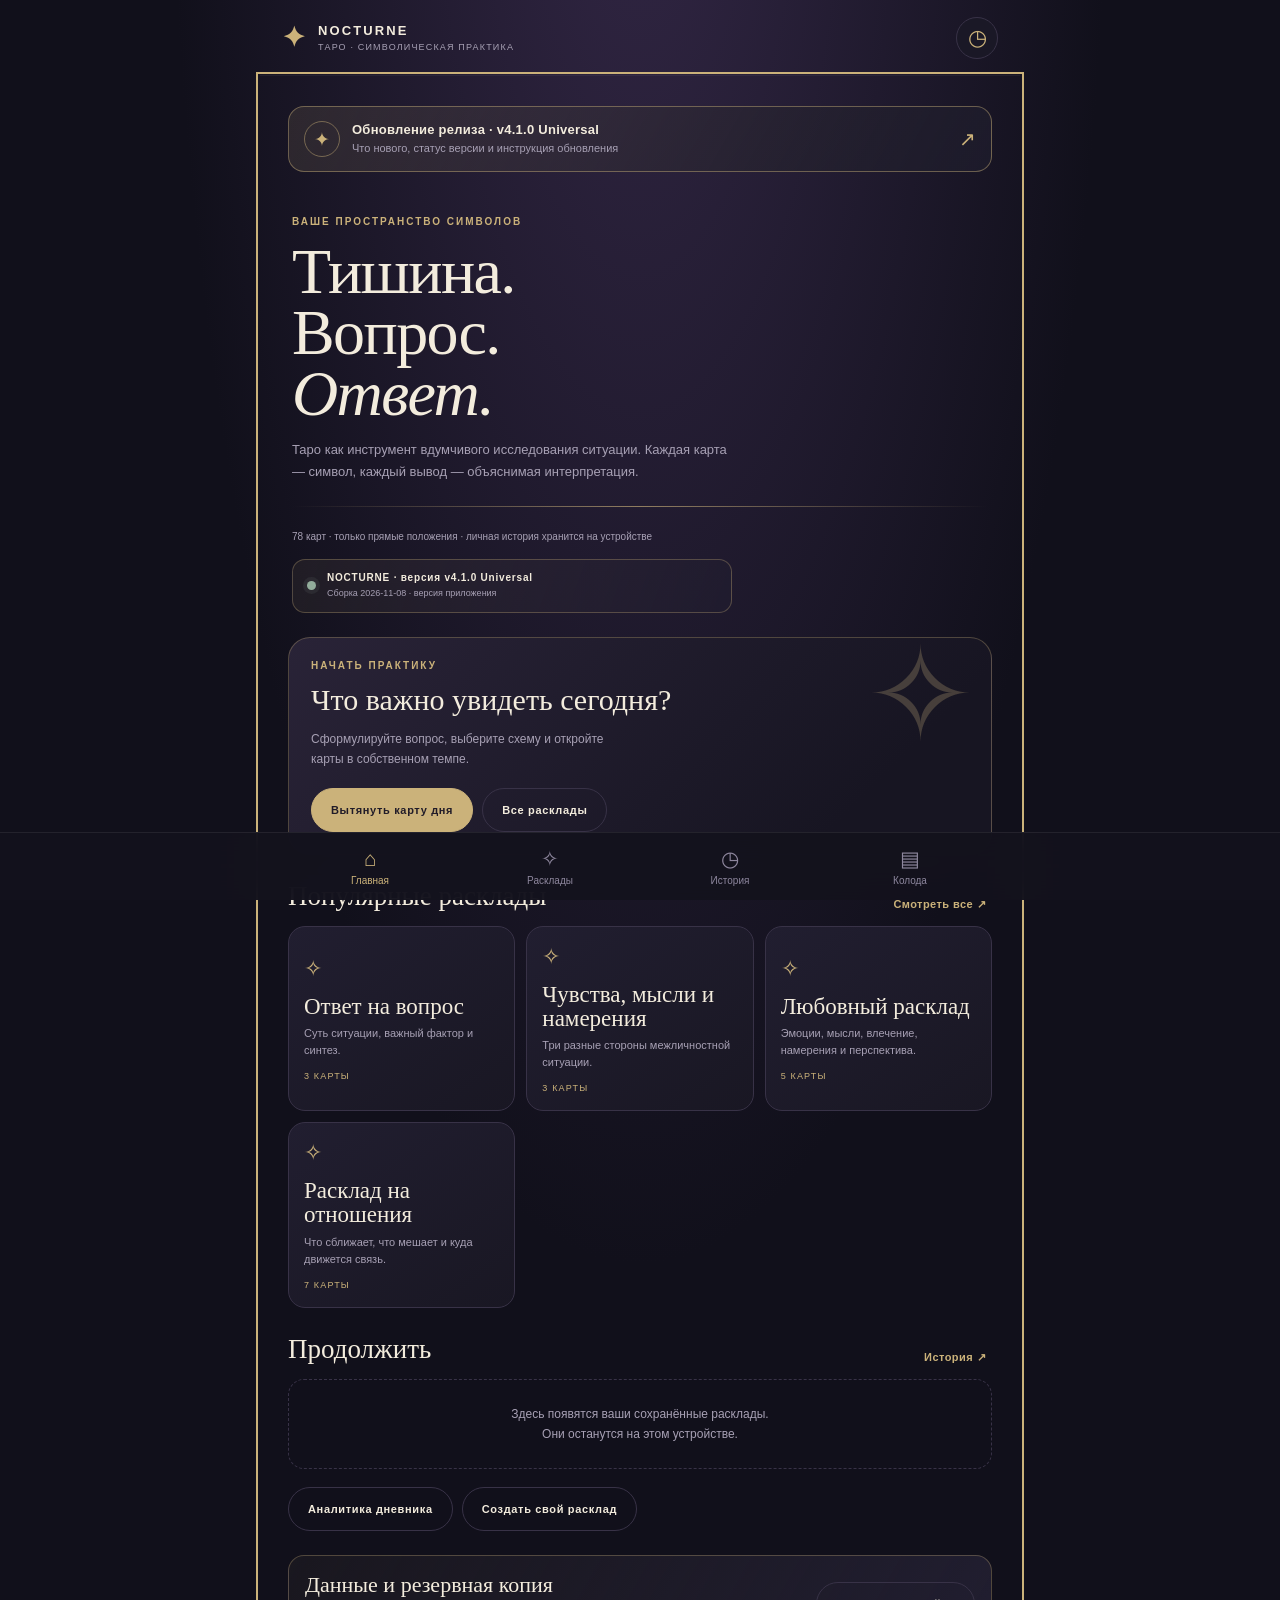
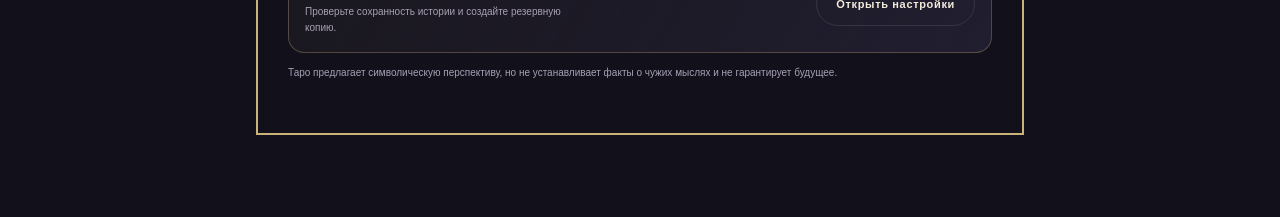
==== index.html @ 6b9de678 "Nocturne Tarot 4.1.0: PWA, аудит и публикация" ====
<!doctype html>
<html lang="ru">
<head>
<meta charset="utf-8">
<meta http-equiv="Content-Security-Policy" content="default-src 'self'; base-uri 'none'; object-src 'none'; frame-ancestors 'none'; form-action 'none'; script-src 'self'; style-src 'self'; img-src 'self' data: blob:; font-src 'self'; connect-src 'self'; manifest-src 'self'; worker-src 'self'">
<meta name="viewport" content="width=device-width,initial-scale=1,viewport-fit=cover">
<meta name="color-scheme" content="dark">
<meta name="theme-color" content="#11101b">
<meta name="application-name" content="Nocturne Tarot v4.1.0">
<meta name="nocturne-build" content="4.1.0-universal">
<meta name="description" content="Локальное приложение Таро Nocturne. Работает офлайн после первого открытия, история хранится только на устройстве.">
<meta name="mobile-web-app-capable" content="yes">
<meta name="apple-mobile-web-app-capable" content="yes">
<meta name="apple-mobile-web-app-status-bar-style" content="black-translucent">
<meta name="apple-mobile-web-app-title" content="Nocturne">
<meta name="apple-touch-fullscreen" content="yes">
<link rel="manifest" href="manifest.webmanifest">
<link rel="icon" href="assets/icon-192.png" sizes="192x192">
<link rel="apple-touch-icon" href="assets/apple-touch-icon.png">
<link rel="stylesheet" href="styles.css?v=4.1.0">
<title>Nocturne — Таро</title>
</head>
<body>
<div class="app-shell">
<header class="topbar"><a class="brand" href="#" data-nav="home"><span class="brand-mark">✦</span><span>NOCTURNE<small>ТАРО · СИМВОЛИЧЕСКАЯ ПРАКТИКА</small></span></a><button id="top-history" class="icon-btn" aria-label="История">◷</button></header>
<main id="app" tabindex="-1"></main>
<nav class="bottom-nav" aria-label="Основная навигация">
<button data-nav="home" class="nav-item active" aria-current="page"><span aria-hidden="true">⌂</span>Главная</button><button data-nav="spreads" class="nav-item"><span aria-hidden="true">✧</span>Расклады</button><button data-nav="history" class="nav-item"><span aria-hidden="true">◷</span>История</button><button data-nav="cards" class="nav-item"><span aria-hidden="true">▤</span>Колода</button>
</nav>
</div><div id="toast" role="status" aria-live="polite"></div>
<noscript><p class="noscript">Для работы Nocturne нужен JavaScript. Включите его в настройках браузера и обновите страницу.</p></noscript>
<script src="app.js?v=4.1.0" defer></script>
</body></html>
---- styles.css ----
:root{--font-sans:-apple-system,BlinkMacSystemFont,"Segoe UI",Roboto,"Helvetica Neue",Arial,sans-serif;--font-serif:"Iowan Old Style","Palatino Linotype",Palatino,Georgia,"Times New Roman",serif;--bg:#11101b;--panel:#1a1826;--panel2:#211e30;--gold:#cbb27a;--cream:#f3ecdd;--muted:#a7a0b4;--line:#383247;--rose:#9d7184;--green:#92ad9b}*{box-sizing:border-box}html{background:var(--bg);color:var(--cream);font-family:var(--font-sans)}body{margin:0;min-height:100vh;min-height:100dvh;background:radial-gradient(ellipse at 50% -15%,#332746 0%,var(--bg) 52%);padding-bottom:86px;padding-bottom:calc(86px + env(safe-area-inset-bottom))}.app-shell{max-width:760px;margin:auto;min-height:100vh;min-height:100dvh}.topbar{height:76px;display:flex;align-items:center;justify-content:space-between;padding:0 22px;border-bottom:1px solid #ffffff0d}.brand{display:flex;gap:11px;align-items:center;text-decoration:none;color:var(--cream);letter-spacing:.16em;font-size:13px;font-weight:700}.brand-mark{font-size:28px;color:var(--gold)}.brand small{display:block;font-size:9px;color:var(--muted);letter-spacing:.13em;margin-top:4px;font-weight:500}.icon-btn{border:1px solid var(--line);background:var(--panel);border-radius:50%;width:42px;height:42px;color:var(--gold);font-size:22px}.screen{padding:24px 20px 32px}.eyebrow{font-size:10px;letter-spacing:.2em;text-transform:uppercase;color:var(--gold);font-weight:700}.hero{padding:28px 4px 24px}.hero h1{font:500 clamp(42px,11vw,64px)/.95 var(--font-serif);letter-spacing:-.025em;margin:15px 0}.hero p,.muted{color:var(--muted);font-size:13px;line-height:1.7}.hero p{max-width:440px}.ornament{height:1px;background:linear-gradient(90deg,transparent,var(--gold),transparent);margin:22px 0;opacity:.65}.section-head{display:flex;justify-content:space-between;align-items:end;margin:26px 0 14px}.section-head h2,.section-head h3{font:500 27px var(--font-serif);margin:0}.text-btn{color:var(--gold);background:none;border:0;font:600 11px var(--font-sans);letter-spacing:.04em}.featured{border:1px solid #bfa87555;border-radius:22px;background:linear-gradient(135deg,#292337,#171522 80%);padding:22px;position:relative;overflow:hidden}.featured:after{content:"✧";position:absolute;right:16px;top:-19px;font-size:130px;color:#d5bd8540}.featured h2{font:500 30px var(--font-serif);margin:12px 0 5px}.featured p{font-size:12px;line-height:1.7;color:var(--muted);max-width:300px}.button{border:1px solid var(--gold);background:var(--gold);color:#201b28;border-radius:999px;padding:13px 19px;font:700 11px var(--font-sans);letter-spacing:.06em;cursor:pointer;min-height:44px}.button.secondary{background:transparent;color:var(--cream);border-color:var(--line)}.button.ghost{background:transparent;color:var(--gold);border-color:#bfa87555}.button:disabled{opacity:.4}.actions{display:flex;gap:9px;flex-wrap:wrap;margin-top:18px}.grid{display:grid;grid-template-columns:repeat(2,minmax(0,1fr));gap:11px}.spread-card{background:linear-gradient(145deg,#211e30,#191723);border:1px solid var(--line);border-radius:17px;padding:17px 15px;min-height:144px;text-align:left;color:var(--cream);cursor:pointer}.spread-card .glyph{color:var(--gold);font-size:22px}.spread-card h3{font:500 23px/1.05 var(--font-serif);margin:13px 0 6px}.spread-card p{font-size:11px;line-height:1.55;color:var(--muted);margin:0}.spread-card .count{display:block;margin-top:12px;font-size:9px;letter-spacing:.13em;color:var(--gold);text-transform:uppercase}.field-label{display:block;font-size:11px;color:var(--muted);margin:20px 0 8px}.field,select,textarea{width:100%;background:#171522;border:1px solid var(--line);color:var(--cream);border-radius:13px;padding:14px;font:13px var(--font-sans);outline:none}.field:focus,textarea:focus,select:focus{border-color:var(--gold)}textarea{min-height:94px;resize:vertical;line-height:1.5}.chips{display:flex;gap:7px;flex-wrap:wrap}.chip{border:1px solid var(--line);color:var(--muted);background:transparent;border-radius:99px;padding:9px 12px;font-size:10px}.chip.selected{border-color:var(--gold);color:var(--gold);background:#cbb27a12}.spread-intro{padding:20px 0}.spread-intro h1{font:500 39px/1 var(--font-serif);margin:12px 0}.card-table{display:grid;grid-template-columns:repeat(3,minmax(0,1fr));gap:9px;margin:22px 0}.tarot-card{aspect-ratio:2/3;border-radius:12px;border:1px solid #bfa87588;background:linear-gradient(150deg,#37304c,#191522 55%,#2a2033);padding:7px;display:flex;flex-direction:column;align-items:center;justify-content:center;text-align:center;position:relative;overflow:hidden;box-shadow:0 8px 20px #0003}.tarot-card:before{content:"";position:absolute;inset:5px;border:1px solid #cbb27a55;border-radius:7px}.tarot-card .star{font-size:25px;color:var(--gold);z-index:1}.tarot-card .card-name{font:500 14px/1.1 var(--font-serif);margin-top:12px;z-index:1}.tarot-card .card-position{font-size:10px;line-height:1.35;color:var(--muted);margin-top:8px;z-index:1}.tarot-card.back .star{font-size:34px}.tarot-card.back .card-name{letter-spacing:.18em;font-size:9px;color:var(--gold)}.tarot-card.reveal{animation:reveal .45s ease-out both}@keyframes reveal{from{transform:rotateY(75deg) scale(.92);opacity:.25}to{transform:rotateY(0) scale(1);opacity:1}}.reading-row{display:grid;grid-template-columns:64px minmax(0,1fr);gap:14px;padding:16px 0;border-bottom:1px solid var(--line)}.reading-row .mini-card{height:94px;border:1px solid #bfa87588;border-radius:9px;background:linear-gradient(150deg,#37304c,#191522);display:flex;align-items:center;justify-content:center;color:var(--gold);font-size:23px}.reading-row h3{font:500 23px var(--font-serif);margin:0 0 4px}.reading-row .position{font-size:9px;color:var(--gold);letter-spacing:.1em;text-transform:uppercase}.reading-row p{font-size:12px;line-height:1.7;color:#d0c9d8;margin:8px 0}.callout{border-left:2px solid var(--gold);padding:12px 15px;background:#cbb27a0d;margin:16px 0;border-radius:0 12px 12px 0}.callout h3{font:500 24px var(--font-serif);margin:0 0 8px}.callout p{font-size:12px;line-height:1.7;margin:0;color:#ddd4e4}.history-item{border:1px solid var(--line);border-radius:15px;padding:15px;margin:10px 0;background:var(--panel)}.history-item h3{font:500 24px var(--font-serif);margin:0 0 6px}.history-item p{font-size:11px;line-height:1.6;color:var(--muted)}.row-between{display:flex;justify-content:space-between;align-items:center;gap:12px}.pill{font-size:9px;color:var(--gold);border:1px solid #bfa87555;padding:5px 8px;border-radius:99px}.search{margin:10px 0 18px}.deck-list{display:grid;grid-template-columns:repeat(2,minmax(0,1fr));gap:9px}.deck-item{border:1px solid var(--line);background:var(--panel);border-radius:12px;padding:12px;text-align:left;color:var(--cream);min-height:84px}.deck-item b{font:500 20px var(--font-serif);display:block;margin-bottom:5px}.deck-item span{font-size:9px;color:var(--gold)}.bottom-nav{position:fixed;bottom:0;left:0;right:0;z-index:5;display:flex;justify-content:center;gap:0;background:#13121df2;border-top:1px solid #ffffff12;padding:8px 10px;padding:8px 10px calc(8px + env(safe-area-inset-bottom));backdrop-filter:blur(20px)}.nav-item{flex:1;max-width:180px;border:0;background:none;color:#8e879e;font:500 10px var(--font-sans);padding:6px 2px;display:flex;flex-direction:column;align-items:center;gap:4px}.nav-item span{font-size:21px}.nav-item.active{color:var(--gold)}#toast{position:fixed;bottom:100px;left:50%;transform:translate(-50%,10px);background:var(--cream);color:#211c2a;padding:11px 16px;border-radius:99px;font-size:11px;opacity:0;pointer-events:none;transition:.2s;z-index:9;white-space:nowrap}#toast.show{opacity:1;transform:translate(-50%,0)}.empty{border:1px dashed var(--line);border-radius:16px;padding:24px;text-align:center;color:var(--muted);font-size:12px;line-height:1.7}.small-note{font-size:10px;line-height:1.6;color:var(--muted)}.filters{display:flex;gap:8px;align-items:center}.hidden{display:none!important}.version-panel{display:flex;align-items:center;gap:11px;margin:14px 0 0;padding:12px 14px;border:1px solid #bfa87555;border-radius:13px;background:linear-gradient(110deg,#cbb27a12,#211e3080);max-width:440px}.version-dot{width:9px;height:9px;flex:0 0 9px;border-radius:50%;background:var(--green);box-shadow:0 0 0 4px #92ad9b18}.version-panel b{display:block;font-size:10px;letter-spacing:.08em;color:var(--cream)}.version-panel small{display:block;margin-top:4px;color:var(--muted);font-size:9px;line-height:1.5}@media(min-width:600px){.screen{padding:30px 28px 40px}.grid{grid-template-columns:repeat(3,minmax(0,1fr))}.deck-list{grid-template-columns:repeat(3,minmax(0,1fr))}.card-table{gap:16px}.tarot-card .card-name{font-size:18px}.reading-row{grid-template-columns:82px minmax(0,1fr)}.reading-row .mini-card{height:120px}}@media(prefers-reduced-motion:reduce){*,*:before,*:after{animation-duration:.01ms!important;transition-duration:.01ms!important}}

/* v11: clean export/print layout; the app remains fully usable on iPhone. */
@media print{html,body{background:#fff!important;color:#111!important;padding:0!important}.topbar,.bottom-nav,#top-history,#toast,.actions,.text-btn{display:none!important}.app-shell{max-width:none;min-height:0}.screen{padding:0!important}.callout,.reading-row,.history-item{break-inside:avoid;background:#fff!important;border-color:#999!important}.callout p,.reading-row p,.muted,.small-note{color:#333!important}.eyebrow,.pill,.position{color:#555!important}.reading-row{grid-template-columns:52px minmax(0,1fr)}textarea{border:1px solid #999!important;color:#111!important;background:#fff!important;min-height:70px}.spread-intro h1,.reading-row h3,.callout h3{color:#111!important}}

/* v16: card comparison */
.compare-panel{margin:18px 0;padding:16px;border:1px solid #bfa87555;border-radius:16px;background:linear-gradient(135deg,#292337,#171522)}.compare-panel>b,.compare-panel b{font:500 22px var(--font-serif);color:var(--cream)}.compare-columns{display:grid;grid-template-columns:repeat(2,minmax(0,1fr));gap:10px;margin:18px 0}.compare-heading{border:1px solid var(--line);border-radius:14px;padding:14px 8px;text-align:center;background:var(--panel)}.compare-heading span{color:var(--gold);font-size:24px}.compare-heading h2{font:500 23px var(--font-serif);margin:8px 0}.compare-heading p{font-size:9px;color:var(--muted);margin:0}.compare-row{padding:14px 0;border-bottom:1px solid var(--line)}.compare-row h3{font:500 21px var(--font-serif);margin:0 0 9px;color:var(--gold)}.compare-row>div{display:grid;grid-template-columns:repeat(2,minmax(0,1fr));gap:12px}.compare-row p{font-size:11px;line-height:1.7;margin:0;color:#d0c9d8;overflow-wrap:anywhere}.compare-panel .actions{margin-top:10px}.compare-panel button:disabled{opacity:.35}@media(min-width:600px){.compare-row p{font-size:13px}.compare-heading h2{font-size:27px}}

/* v18: original local vector deck art, data-safety tools, and resilient mobile layout. */
.card-art-thumb{display:block;width:100%;height:100%;max-height:116px;object-fit:contain;border-radius:5px;filter:drop-shadow(0 4px 9px #0006)}
.tarot-card .star{width:100%;height:56%;display:flex;align-items:center;justify-content:center;overflow:hidden}
.tarot-card .star img{width:100%;height:100%;object-fit:contain}
.reading-row .mini-card{overflow:hidden;padding:3px}
.reading-art{width:100%;height:100%;object-fit:cover;border-radius:6px}
.card-art-large{display:block;width:min(100%,280px);aspect-ratio:2/3;object-fit:cover;margin:18px auto 4px;border:1px solid #bfa87588;border-radius:15px;box-shadow:0 16px 38px #0005}
.privacy-entry{display:flex;align-items:center;justify-content:space-between;gap:14px;padding:16px;margin:24px 0 12px;border:1px solid #bfa87555;border-radius:16px;background:linear-gradient(120deg,#cbb27a0c,#211e30)}
.privacy-entry b{font:500 22px var(--font-serif)}.privacy-entry p{margin:6px 0 0;max-width:280px}
.privacy-stats{display:grid;grid-template-columns:repeat(2,minmax(0,1fr));gap:10px;margin:10px 0 20px}
.privacy-stats>div{border:1px solid var(--line);border-radius:14px;background:var(--panel);padding:16px;display:flex;flex-direction:column;gap:8px}
.privacy-stats span{font-size:10px;color:var(--muted)}.privacy-stats b{font:500 30px var(--font-serif);color:var(--gold)}
.danger-zone{border:1px solid #9d596255;background:#9d59620a;padding:16px;border-radius:14px;margin:24px 0}.danger-zone h3{font:500 24px var(--font-serif);margin:0 0 8px}.button.danger{background:#6b303c;color:#fff0ef;border-color:#a05c69}
.bridge-line+.bridge-line{margin-top:12px!important;padding-top:12px;border-top:1px solid #bfa87522}
@media(max-width:390px){.privacy-entry{align-items:flex-start;flex-direction:column}.privacy-entry .button{width:100%}.tarot-card .card-name{font-size:12px}.tarot-card .card-position{font-size:9px}}

/* v19: reflective ritual and reality-check journaling */
.ritual-panel,.reflection-panel{margin:20px 0;padding:18px;border:1px solid #bfa87566;border-radius:18px;background:linear-gradient(145deg,#bfa8750e,#241e32)}
.ritual-panel h3,.reflection-panel h3{font:500 25px var(--font-serif);color:var(--gold);margin:6px 0 10px}
.ritual-panel p,.reflection-panel p{line-height:1.75;color:var(--muted)}
.ritual-panel textarea,.reflection-panel textarea{width:100%;min-height:92px;resize:vertical}

/* v25: практическая матрица внутри трактовки каждой карты */
.practical-lens{margin:.8rem 0;padding:.7rem .85rem;border-left:2px solid var(--accent,#b99a72);background:rgba(185,154,114,.07);border-radius:0 .65rem .65rem 0}
.practical-lens p{margin:.35rem 0;font-size:.94rem;line-height:1.55}

/* Ultimate 3.0: diary analytics and custom spread builder */
.analytics-grid{display:grid;grid-template-columns:1fr;gap:12px;margin:16px 0}.analytics-list{list-style:none;padding:0;margin:10px 0 0}.analytics-list li{display:flex;justify-content:space-between;gap:12px;padding:10px 0;border-bottom:1px solid var(--line);font-size:13px}.analytics-list li:last-child{border-bottom:0}.analytics-list b{color:var(--gold);font-variant-numeric:tabular-nums}.custom-position{margin:12px 0}.custom-position .field{width:100%;margin-bottom:10px}.custom-position textarea{width:100%;min-height:64px}.custom-position h3{font:500 22px var(--font-serif);color:var(--gold);margin:0}.custom-position .row-between{align-items:center}.field-label{display:block;margin:14px 0 7px;color:var(--muted);font-size:12px;letter-spacing:.02em}.screen .field{border:1px solid var(--line);border-radius:12px;background:var(--panel);color:var(--cream);padding:12px;font:inherit}.screen .field:focus,.screen textarea:focus{outline:2px solid #bfa87588;outline-offset:2px}@media(min-width:650px){.analytics-grid{grid-template-columns:repeat(2,minmax(0,1fr))}}


/* Release screen: visible entry point and version confirmation */
.release-entry{display:flex;align-items:center;gap:12px;width:100%;text-align:left;margin:0 0 16px;padding:14px 15px;border:1px solid rgba(191,168,117,.48);border-radius:16px;background:linear-gradient(120deg,rgba(191,168,117,.13),rgba(29,27,43,.94));color:var(--cream);cursor:pointer}
.release-entry-icon{display:grid;place-items:center;flex:0 0 36px;height:36px;border:1px solid rgba(191,168,117,.5);border-radius:50%;color:var(--gold);font-size:19px}
.release-entry b,.release-entry small{display:block}
.release-entry b{font-size:13px;letter-spacing:.02em}
.release-entry small{margin-top:4px;color:var(--muted);font-size:11px;line-height:1.45}
.release-entry-arrow{margin-left:auto;color:var(--gold);font-size:20px}
.release-hero{padding:24px 20px;margin:18px 0;border:1px solid var(--line);border-radius:20px;background:radial-gradient(ellipse at top right,rgba(191,168,117,.14),transparent 55%),var(--panel)}
.release-version{font:500 48px var(--font-serif);color:var(--gold);line-height:1.1;margin:10px 0}
.release-hero h1{margin:0 0 8px;font:500 32px var(--font-serif)}
.release-hero p,.release-item p{color:var(--muted);font-size:13px;line-height:1.65}
.release-status{display:flex;align-items:center;gap:8px;margin-top:16px;padding-top:14px;border-top:1px solid var(--line);font-size:12px}
.release-status .version-dot{display:inline-block;width:7px;height:7px;border-radius:50%;background:#bfa875;box-shadow:0 0 0 4px rgba(191,168,117,.12)}
.release-section{margin:24px 0}
.release-section h2{font:500 27px var(--font-serif);margin:0 0 14px}
.release-item{display:flex;gap:13px;padding:16px 0;border-bottom:1px solid var(--line)}
.release-item>span{color:var(--gold);font-size:11px;letter-spacing:.12em;padding-top:4px}
.release-item h3{margin:0 0 5px;font-size:14px;font-weight:600}
.release-item p{margin:0}
.release-screen .callout ol{padding-left:20px;line-height:1.7}
.release-screen code{overflow-wrap:anywhere;color:var(--gold)}

/* Universal additions: no external fonts, visible focus, readable small text. */
img{max-width:100%}button,a{-webkit-tap-highlight-color:transparent}:focus-visible{outline:2px solid var(--gold);outline-offset:2px}.noscript{padding:20px;color:var(--cream);background:var(--bg);font:14px/1.6 var(--font-sans);margin:0}.visually-hidden{position:absolute!important;width:1px;height:1px;padding:0;margin:-1px;overflow:hidden;clip:rect(0,0,0,0);white-space:nowrap;border:0}
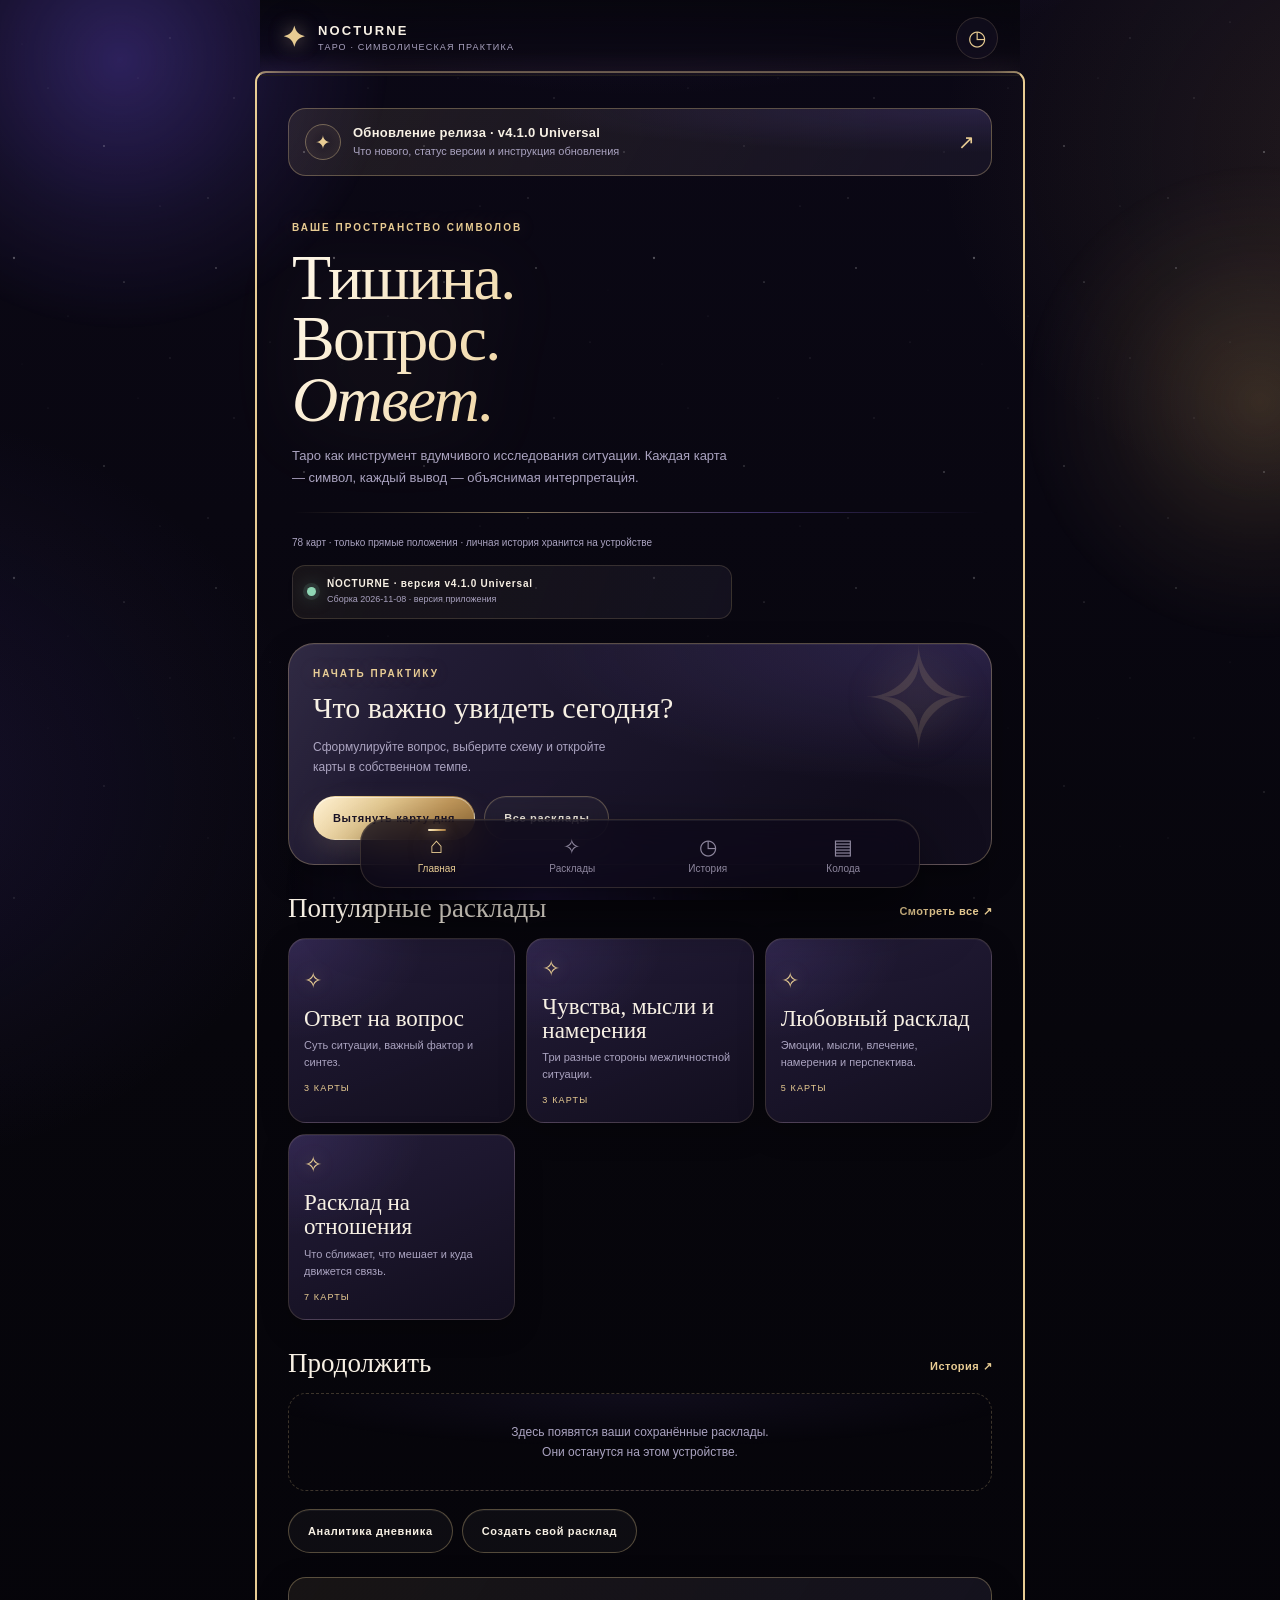
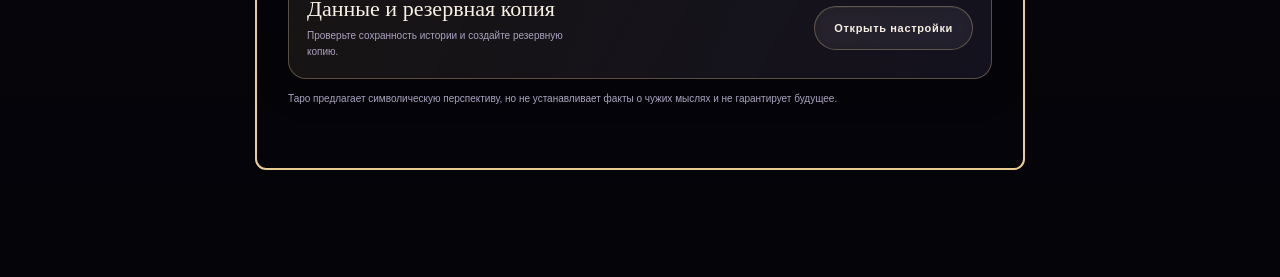
==== commit 61da351e: "Визуальный редизайн, CI-тесты, устойчивый SW и maskable-иконки" ====
--- a/index.html
+++ b/index.html
@@ -5,7 +5,7 @@
 <meta http-equiv="Content-Security-Policy" content="default-src 'self'; base-uri 'none'; object-src 'none'; frame-ancestors 'none'; form-action 'none'; script-src 'self'; style-src 'self'; img-src 'self' data: blob:; font-src 'self'; connect-src 'self'; manifest-src 'self'; worker-src 'self'">
 <meta name="viewport" content="width=device-width,initial-scale=1,viewport-fit=cover">
 <meta name="color-scheme" content="dark">
-<meta name="theme-color" content="#11101b">
+<meta name="theme-color" content="#07060c">
 <meta name="application-name" content="Nocturne Tarot v4.1.0">
 <meta name="nocturne-build" content="4.1.0-universal">
 <meta name="description" content="Локальное приложение Таро Nocturne. Работает офлайн после первого открытия, история хранится только на устройстве.">
@@ -21,6 +21,7 @@
 <title>Nocturne — Таро</title>
 </head>
 <body>
+<div class="ambient" aria-hidden="true"><span class="ambient-orb orb-1"></span><span class="ambient-orb orb-2"></span><span class="ambient-orb orb-3"></span><span class="ambient-stars"></span></div>
 <div class="app-shell">
 <header class="topbar"><a class="brand" href="#" data-nav="home"><span class="brand-mark">✦</span><span>NOCTURNE<small>ТАРО · СИМВОЛИЧЕСКАЯ ПРАКТИКА</small></span></a><button id="top-history" class="icon-btn" aria-label="История">◷</button></header>
 <main id="app" tabindex="-1"></main>
--- a/styles.css
+++ b/styles.css
@@ -1,54 +1,1092 @@
-:root{--font-sans:-apple-system,BlinkMacSystemFont,"Segoe UI",Roboto,"Helvetica Neue",Arial,sans-serif;--font-serif:"Iowan Old Style","Palatino Linotype",Palatino,Georgia,"Times New Roman",serif;--bg:#11101b;--panel:#1a1826;--panel2:#211e30;--gold:#cbb27a;--cream:#f3ecdd;--muted:#a7a0b4;--line:#383247;--rose:#9d7184;--green:#92ad9b}*{box-sizing:border-box}html{background:var(--bg);color:var(--cream);font-family:var(--font-sans)}body{margin:0;min-height:100vh;min-height:100dvh;background:radial-gradient(ellipse at 50% -15%,#332746 0%,var(--bg) 52%);padding-bottom:86px;padding-bottom:calc(86px + env(safe-area-inset-bottom))}.app-shell{max-width:760px;margin:auto;min-height:100vh;min-height:100dvh}.topbar{height:76px;display:flex;align-items:center;justify-content:space-between;padding:0 22px;border-bottom:1px solid #ffffff0d}.brand{display:flex;gap:11px;align-items:center;text-decoration:none;color:var(--cream);letter-spacing:.16em;font-size:13px;font-weight:700}.brand-mark{font-size:28px;color:var(--gold)}.brand small{display:block;font-size:9px;color:var(--muted);letter-spacing:.13em;margin-top:4px;font-weight:500}.icon-btn{border:1px solid var(--line);background:var(--panel);border-radius:50%;width:42px;height:42px;color:var(--gold);font-size:22px}.screen{padding:24px 20px 32px}.eyebrow{font-size:10px;letter-spacing:.2em;text-transform:uppercase;color:var(--gold);font-weight:700}.hero{padding:28px 4px 24px}.hero h1{font:500 clamp(42px,11vw,64px)/.95 var(--font-serif);letter-spacing:-.025em;margin:15px 0}.hero p,.muted{color:var(--muted);font-size:13px;line-height:1.7}.hero p{max-width:440px}.ornament{height:1px;background:linear-gradient(90deg,transparent,var(--gold),transparent);margin:22px 0;opacity:.65}.section-head{display:flex;justify-content:space-between;align-items:end;margin:26px 0 14px}.section-head h2,.section-head h3{font:500 27px var(--font-serif);margin:0}.text-btn{color:var(--gold);background:none;border:0;font:600 11px var(--font-sans);letter-spacing:.04em}.featured{border:1px solid #bfa87555;border-radius:22px;background:linear-gradient(135deg,#292337,#171522 80%);padding:22px;position:relative;overflow:hidden}.featured:after{content:"✧";position:absolute;right:16px;top:-19px;font-size:130px;color:#d5bd8540}.featured h2{font:500 30px var(--font-serif);margin:12px 0 5px}.featured p{font-size:12px;line-height:1.7;color:var(--muted);max-width:300px}.button{border:1px solid var(--gold);background:var(--gold);color:#201b28;border-radius:999px;padding:13px 19px;font:700 11px var(--font-sans);letter-spacing:.06em;cursor:pointer;min-height:44px}.button.secondary{background:transparent;color:var(--cream);border-color:var(--line)}.button.ghost{background:transparent;color:var(--gold);border-color:#bfa87555}.button:disabled{opacity:.4}.actions{display:flex;gap:9px;flex-wrap:wrap;margin-top:18px}.grid{display:grid;grid-template-columns:repeat(2,minmax(0,1fr));gap:11px}.spread-card{background:linear-gradient(145deg,#211e30,#191723);border:1px solid var(--line);border-radius:17px;padding:17px 15px;min-height:144px;text-align:left;color:var(--cream);cursor:pointer}.spread-card .glyph{color:var(--gold);font-size:22px}.spread-card h3{font:500 23px/1.05 var(--font-serif);margin:13px 0 6px}.spread-card p{font-size:11px;line-height:1.55;color:var(--muted);margin:0}.spread-card .count{display:block;margin-top:12px;font-size:9px;letter-spacing:.13em;color:var(--gold);text-transform:uppercase}.field-label{display:block;font-size:11px;color:var(--muted);margin:20px 0 8px}.field,select,textarea{width:100%;background:#171522;border:1px solid var(--line);color:var(--cream);border-radius:13px;padding:14px;font:13px var(--font-sans);outline:none}.field:focus,textarea:focus,select:focus{border-color:var(--gold)}textarea{min-height:94px;resize:vertical;line-height:1.5}.chips{display:flex;gap:7px;flex-wrap:wrap}.chip{border:1px solid var(--line);color:var(--muted);background:transparent;border-radius:99px;padding:9px 12px;font-size:10px}.chip.selected{border-color:var(--gold);color:var(--gold);background:#cbb27a12}.spread-intro{padding:20px 0}.spread-intro h1{font:500 39px/1 var(--font-serif);margin:12px 0}.card-table{display:grid;grid-template-columns:repeat(3,minmax(0,1fr));gap:9px;margin:22px 0}.tarot-card{aspect-ratio:2/3;border-radius:12px;border:1px solid #bfa87588;background:linear-gradient(150deg,#37304c,#191522 55%,#2a2033);padding:7px;display:flex;flex-direction:column;align-items:center;justify-content:center;text-align:center;position:relative;overflow:hidden;box-shadow:0 8px 20px #0003}.tarot-card:before{content:"";position:absolute;inset:5px;border:1px solid #cbb27a55;border-radius:7px}.tarot-card .star{font-size:25px;color:var(--gold);z-index:1}.tarot-card .card-name{font:500 14px/1.1 var(--font-serif);margin-top:12px;z-index:1}.tarot-card .card-position{font-size:10px;line-height:1.35;color:var(--muted);margin-top:8px;z-index:1}.tarot-card.back .star{font-size:34px}.tarot-card.back .card-name{letter-spacing:.18em;font-size:9px;color:var(--gold)}.tarot-card.reveal{animation:reveal .45s ease-out both}@keyframes reveal{from{transform:rotateY(75deg) scale(.92);opacity:.25}to{transform:rotateY(0) scale(1);opacity:1}}.reading-row{display:grid;grid-template-columns:64px minmax(0,1fr);gap:14px;padding:16px 0;border-bottom:1px solid var(--line)}.reading-row .mini-card{height:94px;border:1px solid #bfa87588;border-radius:9px;background:linear-gradient(150deg,#37304c,#191522);display:flex;align-items:center;justify-content:center;color:var(--gold);font-size:23px}.reading-row h3{font:500 23px var(--font-serif);margin:0 0 4px}.reading-row .position{font-size:9px;color:var(--gold);letter-spacing:.1em;text-transform:uppercase}.reading-row p{font-size:12px;line-height:1.7;color:#d0c9d8;margin:8px 0}.callout{border-left:2px solid var(--gold);padding:12px 15px;background:#cbb27a0d;margin:16px 0;border-radius:0 12px 12px 0}.callout h3{font:500 24px var(--font-serif);margin:0 0 8px}.callout p{font-size:12px;line-height:1.7;margin:0;color:#ddd4e4}.history-item{border:1px solid var(--line);border-radius:15px;padding:15px;margin:10px 0;background:var(--panel)}.history-item h3{font:500 24px var(--font-serif);margin:0 0 6px}.history-item p{font-size:11px;line-height:1.6;color:var(--muted)}.row-between{display:flex;justify-content:space-between;align-items:center;gap:12px}.pill{font-size:9px;color:var(--gold);border:1px solid #bfa87555;padding:5px 8px;border-radius:99px}.search{margin:10px 0 18px}.deck-list{display:grid;grid-template-columns:repeat(2,minmax(0,1fr));gap:9px}.deck-item{border:1px solid var(--line);background:var(--panel);border-radius:12px;padding:12px;text-align:left;color:var(--cream);min-height:84px}.deck-item b{font:500 20px var(--font-serif);display:block;margin-bottom:5px}.deck-item span{font-size:9px;color:var(--gold)}.bottom-nav{position:fixed;bottom:0;left:0;right:0;z-index:5;display:flex;justify-content:center;gap:0;background:#13121df2;border-top:1px solid #ffffff12;padding:8px 10px;padding:8px 10px calc(8px + env(safe-area-inset-bottom));backdrop-filter:blur(20px)}.nav-item{flex:1;max-width:180px;border:0;background:none;color:#8e879e;font:500 10px var(--font-sans);padding:6px 2px;display:flex;flex-direction:column;align-items:center;gap:4px}.nav-item span{font-size:21px}.nav-item.active{color:var(--gold)}#toast{position:fixed;bottom:100px;left:50%;transform:translate(-50%,10px);background:var(--cream);color:#211c2a;padding:11px 16px;border-radius:99px;font-size:11px;opacity:0;pointer-events:none;transition:.2s;z-index:9;white-space:nowrap}#toast.show{opacity:1;transform:translate(-50%,0)}.empty{border:1px dashed var(--line);border-radius:16px;padding:24px;text-align:center;color:var(--muted);font-size:12px;line-height:1.7}.small-note{font-size:10px;line-height:1.6;color:var(--muted)}.filters{display:flex;gap:8px;align-items:center}.hidden{display:none!important}.version-panel{display:flex;align-items:center;gap:11px;margin:14px 0 0;padding:12px 14px;border:1px solid #bfa87555;border-radius:13px;background:linear-gradient(110deg,#cbb27a12,#211e3080);max-width:440px}.version-dot{width:9px;height:9px;flex:0 0 9px;border-radius:50%;background:var(--green);box-shadow:0 0 0 4px #92ad9b18}.version-panel b{display:block;font-size:10px;letter-spacing:.08em;color:var(--cream)}.version-panel small{display:block;margin-top:4px;color:var(--muted);font-size:9px;line-height:1.5}@media(min-width:600px){.screen{padding:30px 28px 40px}.grid{grid-template-columns:repeat(3,minmax(0,1fr))}.deck-list{grid-template-columns:repeat(3,minmax(0,1fr))}.card-table{gap:16px}.tarot-card .card-name{font-size:18px}.reading-row{grid-template-columns:82px minmax(0,1fr)}.reading-row .mini-card{height:120px}}@media(prefers-reduced-motion:reduce){*,*:before,*:after{animation-duration:.01ms!important;transition-duration:.01ms!important}}
-
-/* v11: clean export/print layout; the app remains fully usable on iPhone. */
-@media print{html,body{background:#fff!important;color:#111!important;padding:0!important}.topbar,.bottom-nav,#top-history,#toast,.actions,.text-btn{display:none!important}.app-shell{max-width:none;min-height:0}.screen{padding:0!important}.callout,.reading-row,.history-item{break-inside:avoid;background:#fff!important;border-color:#999!important}.callout p,.reading-row p,.muted,.small-note{color:#333!important}.eyebrow,.pill,.position{color:#555!important}.reading-row{grid-template-columns:52px minmax(0,1fr)}textarea{border:1px solid #999!important;color:#111!important;background:#fff!important;min-height:70px}.spread-intro h1,.reading-row h3,.callout h3{color:#111!important}}
-
-/* v16: card comparison */
-.compare-panel{margin:18px 0;padding:16px;border:1px solid #bfa87555;border-radius:16px;background:linear-gradient(135deg,#292337,#171522)}.compare-panel>b,.compare-panel b{font:500 22px var(--font-serif);color:var(--cream)}.compare-columns{display:grid;grid-template-columns:repeat(2,minmax(0,1fr));gap:10px;margin:18px 0}.compare-heading{border:1px solid var(--line);border-radius:14px;padding:14px 8px;text-align:center;background:var(--panel)}.compare-heading span{color:var(--gold);font-size:24px}.compare-heading h2{font:500 23px var(--font-serif);margin:8px 0}.compare-heading p{font-size:9px;color:var(--muted);margin:0}.compare-row{padding:14px 0;border-bottom:1px solid var(--line)}.compare-row h3{font:500 21px var(--font-serif);margin:0 0 9px;color:var(--gold)}.compare-row>div{display:grid;grid-template-columns:repeat(2,minmax(0,1fr));gap:12px}.compare-row p{font-size:11px;line-height:1.7;margin:0;color:#d0c9d8;overflow-wrap:anywhere}.compare-panel .actions{margin-top:10px}.compare-panel button:disabled{opacity:.35}@media(min-width:600px){.compare-row p{font-size:13px}.compare-heading h2{font-size:27px}}
-
-/* v18: original local vector deck art, data-safety tools, and resilient mobile layout. */
-.card-art-thumb{display:block;width:100%;height:100%;max-height:116px;object-fit:contain;border-radius:5px;filter:drop-shadow(0 4px 9px #0006)}
-.tarot-card .star{width:100%;height:56%;display:flex;align-items:center;justify-content:center;overflow:hidden}
+/* Nocturne Tarot — visual layer
+   Deep night, warm gold, violet aurora. No external assets: everything is local CSS. */
+
+:root{
+  --font-sans:-apple-system,BlinkMacSystemFont,"Segoe UI",Roboto,"Helvetica Neue",Arial,sans-serif;
+  --font-serif:"Iowan Old Style","Palatino Linotype",Palatino,Georgia,"Times New Roman",serif;
+  --bg:#07060c;
+  --bg-2:#0d0a18;
+  --bg-3:#151024;
+  --panel:rgba(24,19,39,.66);
+  --panel-solid:#171226;
+  --panel-2:rgba(38,30,60,.55);
+  --gold:#e8cc93;
+  --gold-2:#c49a5c;
+  --gold-3:#8f6a35;
+  --violet:#9b7bff;
+  --rose:#e39ab8;
+  --green:#8fd6b4;
+  --cream:#f7f0e4;
+  --muted:#aaa3c0;
+  --muted-2:#827b9a;
+  --line:rgba(232,204,147,.16);
+  --line-strong:rgba(232,204,147,.32);
+  --shadow:0 24px 60px rgba(0,0,0,.45);
+  --shadow-soft:0 12px 32px rgba(0,0,0,.28);
+  --radius:18px;
+  --radius-lg:26px;
+  --glow:0 0 32px rgba(232,204,147,.18);
+  --gold-gradient:linear-gradient(135deg,#fff2d4 0%,#e8cc93 38%,#c49a5c 70%,#9c743c 100%);
+  --violet-gradient:linear-gradient(135deg,rgba(155,123,255,.22),rgba(232,204,147,.08));
+  --ease:cubic-bezier(.2,.8,.2,1);
+}
+
+*{box-sizing:border-box}
+html{
+  background:var(--bg);
+  color:var(--cream);
+  font-family:var(--font-sans);
+  scroll-behavior:smooth;
+  -webkit-text-size-adjust:100%;
+}
+body{
+  margin:0;
+  min-height:100vh;
+  min-height:100dvh;
+  position:relative;
+  background:
+    radial-gradient(1200px 820px at 50% -22%,rgba(107,74,180,.42),transparent 62%),
+    radial-gradient(900px 700px at 112% 8%,rgba(196,154,92,.14),transparent 55%),
+    radial-gradient(760px 620px at -12% 42%,rgba(80,60,160,.2),transparent 62%),
+    linear-gradient(180deg,#0b0816 0%,#07060c 55%,#050409 100%);
+  padding-bottom:112px;
+  padding-bottom:calc(112px + env(safe-area-inset-bottom));
+  overflow-x:hidden;
+}
+::selection{background:rgba(232,204,147,.28);color:#fff8ea}
+::-webkit-scrollbar{width:10px;height:10px}
+::-webkit-scrollbar-track{background:#07060c}
+::-webkit-scrollbar-thumb{background:linear-gradient(180deg,#3a3152,#241d36);border-radius:99px;border:2px solid #07060c}
+::-webkit-scrollbar-thumb:hover{background:linear-gradient(180deg,#5a4a7a,#332847)}
+
+/* Ambient scene */
+.ambient{
+  position:fixed;
+  inset:0;
+  z-index:0;
+  overflow:hidden;
+  pointer-events:none;
+}
+.ambient-orb{
+  position:absolute;
+  border-radius:50%;
+  opacity:.55;
+  mix-blend-mode:screen;
+  animation:drift 26s var(--ease) infinite alternate;
+  will-change:transform;
+}
+.orb-1{
+  width:560px;height:560px;top:-220px;left:-160px;
+  background:radial-gradient(circle,rgba(124,92,255,.55) 0%,rgba(124,92,255,.16) 42%,transparent 68%);
+}
+.orb-2{
+  width:480px;height:480px;top:18%;right:-220px;
+  background:radial-gradient(circle,rgba(196,154,92,.4) 0%,rgba(196,154,92,.1) 45%,transparent 70%);
+  animation-delay:-9s;
+  animation-duration:32s;
+}
+.orb-3{
+  width:520px;height:520px;bottom:-260px;left:22%;
+  background:radial-gradient(circle,rgba(52,34,110,.7) 0%,rgba(52,34,110,.18) 45%,transparent 70%);
+  animation-delay:-16s;
+  animation-duration:38s;
+}
+.ambient-stars{
+  position:absolute;
+  inset:-10%;
+  background-image:url("data:image/svg+xml,%3Csvg xmlns='http://www.w3.org/2000/svg' width='320' height='320' viewBox='0 0 320 320'%3E%3Cg fill='%23ffffff'%3E%3Ccircle cx='24' cy='38' r='.9' fill-opacity='.5'/%3E%3Ccircle cx='78' cy='112' r='.6' fill-opacity='.35'/%3E%3Ccircle cx='142' cy='28' r='1.15' fill-opacity='.6'/%3E%3Ccircle cx='196' cy='86' r='.55' fill-opacity='.3'/%3E%3Ccircle cx='252' cy='52' r='.85' fill-opacity='.48'/%3E%3Ccircle cx='298' cy='128' r='.65' fill-opacity='.34'/%3E%3Ccircle cx='42' cy='188' r='.7' fill-opacity='.38'/%3E%3Ccircle cx='112' cy='242' r='1' fill-opacity='.55'/%3E%3Ccircle cx='176' cy='178' r='.55' fill-opacity='.3'/%3E%3Ccircle cx='232' cy='236' r='.9' fill-opacity='.46'/%3E%3Ccircle cx='288' cy='296' r='.6' fill-opacity='.32'/%3E%3Ccircle cx='16' cy='288' r='.75' fill-opacity='.4'/%3E%3Ccircle cx='150' cy='134' r='.45' fill-opacity='.26'/%3E%3Ccircle cx='266' cy='168' r='.5' fill-opacity='.28'/%3E%3Ccircle cx='96' cy='60' r='.4' fill-opacity='.22'/%3E%3C/g%3E%3C/svg%3E");
+  background-size:320px 320px;
+  opacity:.7;
+  animation:twinkle 14s ease-in-out infinite alternate;
+  mask-image:linear-gradient(180deg,rgba(0,0,0,.95) 0%,rgba(0,0,0,.5) 62%,rgba(0,0,0,.12) 100%);
+  -webkit-mask-image:linear-gradient(180deg,rgba(0,0,0,.95) 0%,rgba(0,0,0,.5) 62%,rgba(0,0,0,.12) 100%);
+}
+@keyframes drift{
+  from{transform:translate3d(0,0,0) scale(1)}
+  to{transform:translate3d(34px,26px,0) scale(1.08)}
+}
+@keyframes twinkle{
+  from{opacity:.45}
+  to{opacity:.82}
+}
+
+.app-shell{
+  position:relative;
+  z-index:1;
+  max-width:760px;
+  margin:auto;
+  min-height:100vh;
+  min-height:100dvh;
+}
+
+/* Top bar */
+.topbar{
+  position:sticky;
+  top:0;
+  z-index:20;
+  height:76px;
+  display:flex;
+  align-items:center;
+  justify-content:space-between;
+  padding:0 22px;
+  border-bottom:1px solid rgba(232,204,147,.1);
+  background:linear-gradient(180deg,rgba(7,6,12,.92) 0%,rgba(7,6,12,.62) 70%,rgba(7,6,12,0) 100%);
+  -webkit-backdrop-filter:blur(18px) saturate(150%);
+  backdrop-filter:blur(18px) saturate(150%);
+}
+.brand{
+  display:flex;
+  gap:11px;
+  align-items:center;
+  text-decoration:none;
+  color:var(--cream);
+  letter-spacing:.16em;
+  font-size:13px;
+  font-weight:700;
+}
+.brand-mark{
+  font-size:28px;
+  color:var(--gold);
+  text-shadow:0 0 18px rgba(232,204,147,.55),0 0 42px rgba(155,123,255,.25);
+  animation:brandPulse 6s ease-in-out infinite;
+}
+.brand small{
+  display:block;
+  font-size:9px;
+  color:var(--muted);
+  letter-spacing:.13em;
+  margin-top:4px;
+  font-weight:500;
+}
+@keyframes brandPulse{
+  0%,100%{opacity:.82;transform:scale(1)}
+  50%{opacity:1;transform:scale(1.06)}
+}
+.icon-btn{
+  display:grid;
+  place-items:center;
+  border:1px solid var(--line);
+  background:rgba(24,19,39,.55);
+  border-radius:50%;
+  width:42px;
+  height:42px;
+  color:var(--gold);
+  font-size:21px;
+  cursor:pointer;
+  transition:transform .35s var(--ease),border-color .35s,box-shadow .35s,background .35s;
+  -webkit-backdrop-filter:blur(10px);
+  backdrop-filter:blur(10px);
+}
+.icon-btn:hover{
+  transform:rotate(14deg);
+  border-color:var(--line-strong);
+  background:rgba(38,30,60,.75);
+  box-shadow:var(--glow);
+}
+
+/* Layout */
+.screen{padding:24px 20px 40px;animation:screenIn .42s var(--ease) both}
+@keyframes screenIn{
+  from{opacity:0;transform:translateY(10px)}
+  to{opacity:1;transform:none}
+}
+.eyebrow{
+  font-size:10px;
+  letter-spacing:.2em;
+  text-transform:uppercase;
+  color:var(--gold);
+  font-weight:700;
+  text-shadow:0 0 18px rgba(232,204,147,.25);
+}
+.hero{padding:30px 4px 24px;position:relative}
+.hero h1{
+  font:500 clamp(42px,11vw,64px)/.95 var(--font-serif);
+  letter-spacing:-.025em;
+  margin:15px 0;
+  background:linear-gradient(112deg,#fff8ea 0%,#f1d9aa 34%,#e8cc93 58%,#b78cf0 100%);
+  -webkit-background-clip:text;
+  background-clip:text;
+  color:transparent;
+  filter:drop-shadow(0 10px 36px rgba(232,204,147,.14));
+}
+.hero p,.muted{
+  color:var(--muted);
+  font-size:13px;
+  line-height:1.7;
+}
+.hero p{max-width:440px}
+.ornament{
+  height:1px;
+  background:linear-gradient(90deg,transparent,rgba(232,204,147,.75),rgba(155,123,255,.5),transparent);
+  margin:22px 0;
+  opacity:.7;
+}
+.section-head{
+  display:flex;
+  justify-content:space-between;
+  align-items:end;
+  margin:28px 0 14px;
+  gap:14px;
+}
+.section-head h2,.section-head h3{
+  font:500 27px var(--font-serif);
+  margin:0;
+  color:var(--cream);
+}
+.text-btn{
+  color:var(--gold);
+  background:none;
+  border:0;
+  padding:6px 0;
+  font:600 11px var(--font-sans);
+  letter-spacing:.04em;
+  cursor:pointer;
+  transition:color .25s,text-shadow .25s;
+}
+.text-btn:hover{color:#fff0cf;text-shadow:0 0 20px rgba(232,204,147,.45)}
+
+/* Hero / featured */
+.featured{
+  border:1px solid var(--line-strong);
+  border-radius:var(--radius-lg);
+  background:
+    radial-gradient(120% 120% at 100% 0%,rgba(155,123,255,.18),transparent 55%),
+    linear-gradient(135deg,rgba(41,34,62,.92),rgba(18,14,30,.96) 80%);
+  padding:24px;
+  position:relative;
+  overflow:hidden;
+  box-shadow:var(--shadow-soft),inset 0 1px 0 rgba(255,255,255,.05);
+}
+.featured:after{
+  content:"✧";
+  position:absolute;
+  right:14px;
+  top:-26px;
+  font-size:140px;
+  color:rgba(232,204,147,.14);
+  text-shadow:0 0 40px rgba(232,204,147,.25);
+  pointer-events:none;
+}
+.featured:before{
+  content:"";
+  position:absolute;
+  inset:0;
+  background:linear-gradient(115deg,transparent 20%,rgba(255,255,255,.06) 48%,transparent 72%);
+  transform:translateX(-60%);
+  animation:featuredShine 9s ease-in-out infinite;
+  pointer-events:none;
+}
+@keyframes featuredShine{
+  0%,55%{transform:translateX(-70%)}
+  80%,100%{transform:translateX(70%)}
+}
+.featured h2{
+  font:500 30px var(--font-serif);
+  margin:12px 0 5px;
+}
+.featured p{
+  font-size:12px;
+  line-height:1.7;
+  color:var(--muted);
+  max-width:300px;
+}
+
+/* Buttons */
+.button{
+  position:relative;
+  overflow:hidden;
+  border:1px solid transparent;
+  background:var(--gold-gradient);
+  color:#1a1326;
+  border-radius:999px;
+  padding:13px 19px;
+  font:700 11px var(--font-sans);
+  letter-spacing:.06em;
+  cursor:pointer;
+  min-height:44px;
+  box-shadow:0 12px 28px rgba(232,204,147,.16),inset 0 1px 0 rgba(255,255,255,.5);
+  transition:transform .22s var(--ease),box-shadow .22s,filter .22s;
+}
+.button:after{
+  content:"";
+  position:absolute;
+  inset:0;
+  background:linear-gradient(110deg,transparent 24%,rgba(255,255,255,.55) 50%,transparent 76%);
+  transform:translateX(-130%);
+  transition:transform .65s var(--ease);
+  pointer-events:none;
+}
+.button:hover{transform:translateY(-2px);box-shadow:0 18px 40px rgba(232,204,147,.26),inset 0 1px 0 rgba(255,255,255,.55)}
+.button:hover:after{transform:translateX(130%)}
+.button:active{transform:translateY(0);filter:brightness(.96)}
+.button.secondary{
+  background:rgba(255,255,255,.035);
+  color:var(--cream);
+  border-color:var(--line-strong);
+  box-shadow:inset 0 1px 0 rgba(255,255,255,.05);
+  -webkit-backdrop-filter:blur(8px);
+  backdrop-filter:blur(8px);
+}
+.button.secondary:hover{background:rgba(255,255,255,.07);box-shadow:var(--glow)}
+.button.ghost{
+  background:transparent;
+  color:var(--gold);
+  border-color:rgba(232,204,147,.3);
+  box-shadow:none;
+}
+.button.ghost:hover{background:rgba(232,204,147,.08);box-shadow:var(--glow)}
+.button.danger{
+  background:linear-gradient(135deg,#b8546a,#7d2f43);
+  color:#fff4f5;
+  border-color:rgba(255,180,196,.25);
+  box-shadow:0 12px 30px rgba(157,89,98,.22);
+}
+.button.danger:hover{box-shadow:0 18px 40px rgba(157,89,98,.34)}
+.button:disabled{opacity:.38;cursor:not-allowed;transform:none;box-shadow:none}
+.button:disabled:after{display:none}
+.actions{
+  display:flex;
+  gap:9px;
+  flex-wrap:wrap;
+  margin-top:18px;
+}
+
+/* Cards grid */
+.grid{
+  display:grid;
+  grid-template-columns:repeat(2,minmax(0,1fr));
+  gap:11px;
+}
+.spread-card{
+  position:relative;
+  background:
+    radial-gradient(110% 100% at 0% 0%,rgba(155,123,255,.12),transparent 55%),
+    linear-gradient(158deg,rgba(40,32,62,.88),rgba(19,15,32,.94));
+  border:1px solid var(--line);
+  border-radius:var(--radius);
+  padding:17px 15px;
+  min-height:144px;
+  text-align:left;
+  color:var(--cream);
+  cursor:pointer;
+  overflow:hidden;
+  box-shadow:0 10px 28px rgba(0,0,0,.24),inset 0 1px 0 rgba(255,255,255,.04);
+  transition:transform .3s var(--ease),border-color .3s,box-shadow .3s;
+}
+.spread-card:after{
+  content:"";
+  position:absolute;
+  inset:0;
+  background:linear-gradient(150deg,transparent 35%,rgba(232,204,147,.07) 50%,transparent 65%);
+  opacity:0;
+  transition:opacity .35s;
+  pointer-events:none;
+}
+.spread-card:hover{
+  transform:translateY(-5px);
+  border-color:var(--line-strong);
+  box-shadow:0 22px 48px rgba(0,0,0,.38),0 0 0 1px rgba(232,204,147,.08),var(--glow);
+}
+.spread-card:hover:after{opacity:1}
+.spread-card .glyph{
+  color:var(--gold);
+  font-size:22px;
+  text-shadow:0 0 18px rgba(232,204,147,.4);
+}
+.spread-card h3{
+  font:500 23px/1.05 var(--font-serif);
+  margin:13px 0 6px;
+}
+.spread-card p{
+  font-size:11px;
+  line-height:1.55;
+  color:var(--muted);
+  margin:0;
+}
+.spread-card .count{
+  display:block;
+  margin-top:12px;
+  font-size:9px;
+  letter-spacing:.13em;
+  color:var(--gold);
+  text-transform:uppercase;
+}
+
+/* Forms */
+.field-label{
+  display:block;
+  font-size:11px;
+  color:var(--muted);
+  margin:20px 0 8px;
+  letter-spacing:.02em;
+}
+.field,select,textarea{
+  width:100%;
+  background:rgba(10,8,18,.62);
+  border:1px solid var(--line);
+  color:var(--cream);
+  border-radius:13px;
+  padding:14px;
+  font:13px var(--font-sans);
+  outline:none;
+  transition:border-color .25s,box-shadow .25s,background .25s;
+}
+.field:hover,select:hover,textarea:hover{border-color:rgba(232,204,147,.26)}
+.field:focus,textarea:focus,select:focus{
+  border-color:var(--gold);
+  background:rgba(10,8,18,.82);
+  box-shadow:0 0 0 4px rgba(232,204,147,.1),0 0 26px rgba(232,204,147,.08);
+}
+textarea{
+  min-height:94px;
+  resize:vertical;
+  line-height:1.55;
+}
+input[type="search"]::-webkit-search-cancel-button{filter:invert(.8)}
+
+/* Chips */
+.chips{
+  display:flex;
+  gap:7px;
+  flex-wrap:wrap;
+}
+.chip{
+  border:1px solid var(--line);
+  color:var(--muted);
+  background:rgba(255,255,255,.02);
+  border-radius:99px;
+  padding:9px 12px;
+  font-size:10px;
+  cursor:pointer;
+  transition:color .25s,border-color .25s,background .25s,transform .25s;
+}
+.chip:hover{color:var(--cream);border-color:var(--line-strong);transform:translateY(-1px)}
+.chip.selected{
+  border-color:transparent;
+  color:#1a1326;
+  background:var(--gold-gradient);
+  box-shadow:0 8px 20px rgba(232,204,147,.16);
+}
+
+/* Spread intro */
+.spread-intro{padding:20px 0}
+.spread-intro h1{
+  font:500 39px/1 var(--font-serif);
+  margin:12px 0;
+  background:var(--gold-gradient);
+  -webkit-background-clip:text;
+  background-clip:text;
+  color:transparent;
+  filter:drop-shadow(0 8px 30px rgba(232,204,147,.12));
+}
+.spread-intro p{color:var(--muted);font-size:13px;line-height:1.7}
+
+/* Tarot table */
+.card-table{
+  display:grid;
+  grid-template-columns:repeat(3,minmax(0,1fr));
+  gap:9px;
+  margin:22px 0;
+}
+.tarot-card{
+  aspect-ratio:2/3;
+  border-radius:12px;
+  border:1px solid rgba(232,204,147,.38);
+  background:
+    radial-gradient(120% 90% at 50% 0%,rgba(155,123,255,.16),transparent 55%),
+    linear-gradient(158deg,#2c2442,#151022 55%,#241b35);
+  padding:7px;
+  display:flex;
+  flex-direction:column;
+  align-items:center;
+  justify-content:center;
+  text-align:center;
+  position:relative;
+  overflow:hidden;
+  box-shadow:0 18px 40px rgba(0,0,0,.42),inset 0 1px 0 rgba(255,255,255,.05);
+  transition:transform .35s var(--ease),box-shadow .35s,border-color .35s;
+}
+.tarot-card:before{
+  content:"";
+  position:absolute;
+  inset:5px;
+  border:1px solid rgba(232,204,147,.32);
+  border-radius:7px;
+  pointer-events:none;
+}
+.tarot-card:after{
+  content:"";
+  position:absolute;
+  inset:-40%;
+  background:linear-gradient(115deg,transparent 38%,rgba(255,255,255,.1) 50%,transparent 62%);
+  transform:translateX(-40%) rotate(8deg);
+  opacity:0;
+  transition:opacity .4s,transform .7s var(--ease);
+  pointer-events:none;
+}
+.tarot-card:hover{
+  transform:translateY(-4px);
+  border-color:rgba(232,204,147,.7);
+  box-shadow:0 24px 52px rgba(0,0,0,.5),0 0 32px rgba(232,204,147,.16),inset 0 1px 0 rgba(255,255,255,.08);
+}
+.tarot-card:hover:after{opacity:1;transform:translateX(38%) rotate(8deg)}
+.tarot-card .star{
+  font-size:25px;
+  color:var(--gold);
+  z-index:1;
+  text-shadow:0 0 22px rgba(232,204,147,.5);
+}
+.tarot-card .card-name{
+  font:500 14px/1.1 var(--font-serif);
+  margin-top:12px;
+  z-index:1;
+}
+.tarot-card .card-position{
+  font-size:10px;
+  line-height:1.35;
+  color:var(--muted);
+  margin-top:8px;
+  z-index:1;
+}
+.tarot-card.back .star{font-size:34px}
+.tarot-card.back .card-name{
+  letter-spacing:.18em;
+  font-size:9px;
+  color:var(--gold);
+}
+.tarot-card.reveal{animation:reveal .55s var(--ease) both}
+.card-table .tarot-card:nth-child(2){animation-delay:.06s}
+.card-table .tarot-card:nth-child(3){animation-delay:.12s}
+.card-table .tarot-card:nth-child(4){animation-delay:.18s}
+.card-table .tarot-card:nth-child(5){animation-delay:.24s}
+.card-table .tarot-card:nth-child(6){animation-delay:.3s}
+.card-table .tarot-card:nth-child(7){animation-delay:.36s}
+@keyframes reveal{
+  from{transform:rotateY(72deg) scale(.92);opacity:.2;filter:blur(2px)}
+  to{transform:rotateY(0) scale(1);opacity:1;filter:blur(0)}
+}
+
+/* Reading rows */
+.reading-row{
+  display:grid;
+  grid-template-columns:64px minmax(0,1fr);
+  gap:14px;
+  padding:18px 0;
+  border-bottom:1px solid rgba(232,204,147,.12);
+  transition:background .3s;
+}
+.reading-row:hover{background:linear-gradient(90deg,rgba(232,204,147,.035),transparent 70%)}
+.reading-row .mini-card{
+  height:94px;
+  border:1px solid rgba(232,204,147,.34);
+  border-radius:9px;
+  background:linear-gradient(158deg,#2c2442,#151022);
+  display:flex;
+  align-items:center;
+  justify-content:center;
+  color:var(--gold);
+  font-size:23px;
+  box-shadow:0 10px 24px rgba(0,0,0,.32),inset 0 1px 0 rgba(255,255,255,.05);
+  overflow:hidden;
+  padding:3px;
+}
+.reading-row h3{
+  font:500 23px var(--font-serif);
+  margin:0 0 4px;
+}
+.reading-row .position{
+  font-size:9px;
+  color:var(--gold);
+  letter-spacing:.1em;
+  text-transform:uppercase;
+}
+.reading-row p{
+  font-size:12px;
+  line-height:1.7;
+  color:#d6cfe2;
+  margin:8px 0;
+}
+
+/* Callouts */
+.callout{
+  position:relative;
+  border:1px solid var(--line);
+  border-left:2px solid var(--gold);
+  padding:14px 16px;
+  background:
+    linear-gradient(135deg,rgba(232,204,147,.09),rgba(155,123,255,.055) 55%,rgba(20,16,32,.28));
+  margin:16px 0;
+  border-radius:0 14px 14px 0;
+  box-shadow:inset 0 1px 0 rgba(255,255,255,.025);
+}
+.callout h3{
+  font:500 24px var(--font-serif);
+  margin:0 0 8px;
+  color:var(--cream);
+}
+.callout p{
+  font-size:12px;
+  line-height:1.7;
+  margin:0;
+  color:#e0d9ea;
+}
+.callout .muted{color:var(--muted)}
+.practical-lens{
+  margin:.8rem 0;
+  padding:.75rem .9rem;
+  border-left:2px solid var(--gold-2);
+  background:linear-gradient(90deg,rgba(232,204,147,.09),rgba(155,123,255,.04));
+  border-radius:0 .7rem .7rem 0;
+}
+.practical-lens p{margin:.35rem 0;font-size:.94rem;line-height:1.55}
+
+/* History */
+.history-item{
+  border:1px solid var(--line);
+  border-radius:var(--radius);
+  padding:16px;
+  margin:10px 0;
+  background:
+    radial-gradient(100% 100% at 100% 0%,rgba(155,123,255,.07),transparent 55%),
+    linear-gradient(150deg,rgba(28,22,46,.82),rgba(17,13,28,.9));
+  box-shadow:0 8px 24px rgba(0,0,0,.2);
+  transition:border-color .3s,transform .3s,box-shadow .3s;
+}
+.history-item:hover{
+  border-color:var(--line-strong);
+  transform:translateY(-2px);
+  box-shadow:0 16px 36px rgba(0,0,0,.3),var(--glow);
+}
+.history-item h3{
+  font:500 24px var(--font-serif);
+  margin:0 0 6px;
+}
+.history-item p{
+  font-size:11px;
+  line-height:1.6;
+  color:var(--muted);
+}
+.row-between{
+  display:flex;
+  justify-content:space-between;
+  align-items:center;
+  gap:12px;
+}
+.pill{
+  font-size:9px;
+  color:var(--gold);
+  border:1px solid rgba(232,204,147,.32);
+  padding:5px 9px;
+  border-radius:99px;
+  background:rgba(232,204,147,.05);
+}
+
+/* Deck */
+.search{margin:10px 0 18px}
+.deck-list{
+  display:grid;
+  grid-template-columns:repeat(2,minmax(0,1fr));
+  gap:9px;
+}
+.deck-item{
+  border:1px solid var(--line);
+  background:linear-gradient(155deg,rgba(30,24,48,.82),rgba(17,13,28,.9));
+  border-radius:12px;
+  padding:12px;
+  text-align:left;
+  color:var(--cream);
+  min-height:84px;
+  cursor:pointer;
+  transition:transform .3s var(--ease),border-color .3s,box-shadow .3s;
+}
+.deck-item:hover{
+  transform:translateY(-3px);
+  border-color:var(--line-strong);
+  box-shadow:0 14px 30px rgba(0,0,0,.3),var(--glow);
+}
+.deck-item b{
+  font:500 20px var(--font-serif);
+  display:block;
+  margin-bottom:5px;
+}
+.deck-item span{font-size:9px;color:var(--gold)}
+
+/* Bottom navigation */
+.bottom-nav{
+  position:fixed;
+  left:50%;
+  bottom:max(12px,env(safe-area-inset-bottom));
+  transform:translateX(-50%);
+  z-index:50;
+  display:flex;
+  justify-content:center;
+  width:min(560px,calc(100% - 24px));
+  background:rgba(13,10,24,.78);
+  border:1px solid var(--line);
+  border-radius:24px;
+  padding:7px 8px;
+  box-shadow:0 24px 60px rgba(0,0,0,.55),inset 0 1px 0 rgba(255,255,255,.06);
+  -webkit-backdrop-filter:blur(22px) saturate(160%);
+  backdrop-filter:blur(22px) saturate(160%);
+}
+.nav-item{
+  position:relative;
+  flex:1;
+  max-width:180px;
+  border:0;
+  background:none;
+  color:#8e879e;
+  font:500 10px var(--font-sans);
+  padding:8px 2px 6px;
+  display:flex;
+  flex-direction:column;
+  align-items:center;
+  gap:4px;
+  cursor:pointer;
+  border-radius:18px;
+  transition:color .25s,background .25s;
+}
+.nav-item span{font-size:21px;transition:transform .3s var(--ease),filter .3s}
+.nav-item:hover{color:var(--cream);background:rgba(255,255,255,.03)}
+.nav-item.active{color:var(--gold)}
+.nav-item.active span{
+  transform:translateY(-1px) scale(1.06);
+  filter:drop-shadow(0 0 12px rgba(232,204,147,.55));
+}
+.nav-item.active:before{
+  content:"";
+  position:absolute;
+  top:2px;
+  width:18px;
+  height:2px;
+  border-radius:2px;
+  background:var(--gold-gradient);
+  box-shadow:0 0 12px rgba(232,204,147,.7);
+}
+
+/* Toast */
+#toast{
+  position:fixed;
+  bottom:104px;
+  left:50%;
+  transform:translate(-50%,12px);
+  background:rgba(20,16,32,.92);
+  color:var(--cream);
+  border:1px solid var(--line-strong);
+  padding:11px 17px;
+  border-radius:99px;
+  font-size:11px;
+  opacity:0;
+  pointer-events:none;
+  transition:opacity .25s,transform .25s;
+  z-index:60;
+  white-space:nowrap;
+  max-width:calc(100% - 32px);
+  overflow:hidden;
+  text-overflow:ellipsis;
+  box-shadow:0 18px 40px rgba(0,0,0,.45),var(--glow);
+  -webkit-backdrop-filter:blur(16px);
+  backdrop-filter:blur(16px);
+}
+#toast.show{opacity:1;transform:translate(-50%,0)}
+
+/* Empty / notes */
+.empty{
+  border:1px dashed rgba(232,204,147,.24);
+  border-radius:var(--radius);
+  padding:28px;
+  text-align:center;
+  color:var(--muted);
+  font-size:12px;
+  line-height:1.7;
+  background:radial-gradient(80% 80% at 50% 0%,rgba(155,123,255,.07),transparent 70%);
+}
+.small-note{
+  font-size:10px;
+  line-height:1.6;
+  color:var(--muted);
+}
+.filters{display:flex;gap:8px;align-items:center}
+.hidden{display:none!important}
+
+/* Version panel */
+.version-panel{
+  display:flex;
+  align-items:center;
+  gap:11px;
+  margin:14px 0 0;
+  padding:12px 14px;
+  border:1px solid var(--line);
+  border-radius:13px;
+  background:linear-gradient(110deg,rgba(232,204,147,.07),rgba(33,30,48,.45));
+  max-width:440px;
+}
+.version-dot{
+  width:9px;
+  height:9px;
+  flex:0 0 9px;
+  border-radius:50%;
+  background:var(--green);
+  box-shadow:0 0 0 4px rgba(143,214,180,.12),0 0 18px rgba(143,214,180,.55);
+  animation:dotPulse 3.4s ease-in-out infinite;
+}
+@keyframes dotPulse{
+  0%,100%{box-shadow:0 0 0 4px rgba(143,214,180,.12),0 0 14px rgba(143,214,180,.4)}
+  50%{box-shadow:0 0 0 5px rgba(143,214,180,.16),0 0 24px rgba(143,214,180,.7)}
+}
+.version-panel b{
+  display:block;
+  font-size:10px;
+  letter-spacing:.08em;
+  color:var(--cream);
+}
+.version-panel small{
+  display:block;
+  margin-top:4px;
+  color:var(--muted);
+  font-size:9px;
+  line-height:1.5;
+}
+
+/* Comparison */
+.compare-panel{
+  margin:18px 0;
+  padding:18px;
+  border:1px solid var(--line-strong);
+  border-radius:var(--radius);
+  background:
+    radial-gradient(110% 110% at 100% 0%,rgba(155,123,255,.14),transparent 55%),
+    linear-gradient(135deg,rgba(41,34,62,.86),rgba(18,14,30,.94));
+  box-shadow:var(--shadow-soft);
+}
+.compare-panel>b,.compare-panel b{
+  font:500 22px var(--font-serif);
+  color:var(--cream);
+}
+.compare-columns{
+  display:grid;
+  grid-template-columns:repeat(2,minmax(0,1fr));
+  gap:10px;
+  margin:18px 0;
+}
+.compare-heading{
+  border:1px solid var(--line);
+  border-radius:14px;
+  padding:16px 8px;
+  text-align:center;
+  background:linear-gradient(160deg,rgba(38,30,60,.6),rgba(18,14,30,.8));
+  box-shadow:inset 0 1px 0 rgba(255,255,255,.04);
+}
+.compare-heading span{color:var(--gold);font-size:24px;text-shadow:0 0 20px rgba(232,204,147,.45)}
+.compare-heading h2{font:500 23px var(--font-serif);margin:8px 0}
+.compare-heading p{font-size:9px;color:var(--muted);margin:0}
+.compare-row{padding:14px 0;border-bottom:1px solid rgba(232,204,147,.1)}
+.compare-row h3{font:500 21px var(--font-serif);margin:0 0 9px;color:var(--gold)}
+.compare-row>div{display:grid;grid-template-columns:repeat(2,minmax(0,1fr));gap:12px}
+.compare-row p{font-size:11px;line-height:1.7;margin:0;color:#d6cfe2;overflow-wrap:anywhere}
+.compare-panel .actions{margin-top:10px}
+.compare-panel button:disabled{opacity:.35}
+
+/* Deck art */
+.card-art-thumb{
+  display:block;
+  width:100%;
+  height:100%;
+  max-height:116px;
+  object-fit:contain;
+  border-radius:5px;
+  filter:drop-shadow(0 6px 12px rgba(0,0,0,.45));
+}
+.tarot-card .star{
+  width:100%;
+  height:56%;
+  display:flex;
+  align-items:center;
+  justify-content:center;
+  overflow:hidden;
+}
 .tarot-card .star img{width:100%;height:100%;object-fit:contain}
 .reading-row .mini-card{overflow:hidden;padding:3px}
 .reading-art{width:100%;height:100%;object-fit:cover;border-radius:6px}
-.card-art-large{display:block;width:min(100%,280px);aspect-ratio:2/3;object-fit:cover;margin:18px auto 4px;border:1px solid #bfa87588;border-radius:15px;box-shadow:0 16px 38px #0005}
-.privacy-entry{display:flex;align-items:center;justify-content:space-between;gap:14px;padding:16px;margin:24px 0 12px;border:1px solid #bfa87555;border-radius:16px;background:linear-gradient(120deg,#cbb27a0c,#211e30)}
-.privacy-entry b{font:500 22px var(--font-serif)}.privacy-entry p{margin:6px 0 0;max-width:280px}
-.privacy-stats{display:grid;grid-template-columns:repeat(2,minmax(0,1fr));gap:10px;margin:10px 0 20px}
-.privacy-stats>div{border:1px solid var(--line);border-radius:14px;background:var(--panel);padding:16px;display:flex;flex-direction:column;gap:8px}
-.privacy-stats span{font-size:10px;color:var(--muted)}.privacy-stats b{font:500 30px var(--font-serif);color:var(--gold)}
-.danger-zone{border:1px solid #9d596255;background:#9d59620a;padding:16px;border-radius:14px;margin:24px 0}.danger-zone h3{font:500 24px var(--font-serif);margin:0 0 8px}.button.danger{background:#6b303c;color:#fff0ef;border-color:#a05c69}
-.bridge-line+.bridge-line{margin-top:12px!important;padding-top:12px;border-top:1px solid #bfa87522}
-@media(max-width:390px){.privacy-entry{align-items:flex-start;flex-direction:column}.privacy-entry .button{width:100%}.tarot-card .card-name{font-size:12px}.tarot-card .card-position{font-size:9px}}
-
-/* v19: reflective ritual and reality-check journaling */
-.ritual-panel,.reflection-panel{margin:20px 0;padding:18px;border:1px solid #bfa87566;border-radius:18px;background:linear-gradient(145deg,#bfa8750e,#241e32)}
-.ritual-panel h3,.reflection-panel h3{font:500 25px var(--font-serif);color:var(--gold);margin:6px 0 10px}
+.card-art-large{
+  display:block;
+  width:min(100%,280px);
+  aspect-ratio:2/3;
+  object-fit:cover;
+  margin:18px auto 4px;
+  border:1px solid rgba(232,204,147,.45);
+  border-radius:15px;
+  box-shadow:0 24px 54px rgba(0,0,0,.5),0 0 40px rgba(232,204,147,.1);
+}
+
+/* Privacy */
+.privacy-entry{
+  display:flex;
+  align-items:center;
+  justify-content:space-between;
+  gap:14px;
+  padding:18px;
+  margin:24px 0 12px;
+  border:1px solid var(--line-strong);
+  border-radius:var(--radius);
+  background:linear-gradient(120deg,rgba(232,204,147,.08),rgba(33,30,48,.55));
+  box-shadow:var(--shadow-soft);
+}
+.privacy-entry b{font:500 22px var(--font-serif)}
+.privacy-entry p{margin:6px 0 0;max-width:280px}
+.privacy-stats{
+  display:grid;
+  grid-template-columns:repeat(2,minmax(0,1fr));
+  gap:10px;
+  margin:10px 0 20px;
+}
+.privacy-stats>div{
+  border:1px solid var(--line);
+  border-radius:14px;
+  background:linear-gradient(155deg,rgba(30,24,48,.7),rgba(17,13,28,.85));
+  padding:16px;
+  display:flex;
+  flex-direction:column;
+  gap:8px;
+  box-shadow:inset 0 1px 0 rgba(255,255,255,.035);
+}
+.privacy-stats span{font-size:10px;color:var(--muted)}
+.privacy-stats b{font:500 30px var(--font-serif);color:var(--gold)}
+.danger-zone{
+  border:1px solid rgba(227,154,184,.28);
+  background:linear-gradient(135deg,rgba(157,89,98,.1),rgba(157,89,98,.03));
+  padding:18px;
+  border-radius:var(--radius);
+  margin:24px 0;
+}
+.danger-zone h3{font:500 24px var(--font-serif);margin:0 0 8px;color:#ffd9e2}
+.bridge-line+.bridge-line{
+  margin-top:12px!important;
+  padding-top:12px;
+  border-top:1px solid rgba(232,204,147,.14);
+}
+
+/* Ritual panels */
+.ritual-panel,.reflection-panel{
+  margin:20px 0;
+  padding:20px;
+  border:1px solid var(--line-strong);
+  border-radius:var(--radius);
+  background:
+    radial-gradient(120% 120% at 0% 0%,rgba(155,123,255,.11),transparent 55%),
+    linear-gradient(145deg,rgba(232,204,147,.06),rgba(36,30,50,.55));
+  box-shadow:var(--shadow-soft);
+}
+.ritual-panel h3,.reflection-panel h3{
+  font:500 25px var(--font-serif);
+  color:var(--gold);
+  margin:6px 0 10px;
+}
 .ritual-panel p,.reflection-panel p{line-height:1.75;color:var(--muted)}
 .ritual-panel textarea,.reflection-panel textarea{width:100%;min-height:92px;resize:vertical}
 
-/* v25: практическая матрица внутри трактовки каждой карты */
-.practical-lens{margin:.8rem 0;padding:.7rem .85rem;border-left:2px solid var(--accent,#b99a72);background:rgba(185,154,114,.07);border-radius:0 .65rem .65rem 0}
-.practical-lens p{margin:.35rem 0;font-size:.94rem;line-height:1.55}
-
-/* Ultimate 3.0: diary analytics and custom spread builder */
-.analytics-grid{display:grid;grid-template-columns:1fr;gap:12px;margin:16px 0}.analytics-list{list-style:none;padding:0;margin:10px 0 0}.analytics-list li{display:flex;justify-content:space-between;gap:12px;padding:10px 0;border-bottom:1px solid var(--line);font-size:13px}.analytics-list li:last-child{border-bottom:0}.analytics-list b{color:var(--gold);font-variant-numeric:tabular-nums}.custom-position{margin:12px 0}.custom-position .field{width:100%;margin-bottom:10px}.custom-position textarea{width:100%;min-height:64px}.custom-position h3{font:500 22px var(--font-serif);color:var(--gold);margin:0}.custom-position .row-between{align-items:center}.field-label{display:block;margin:14px 0 7px;color:var(--muted);font-size:12px;letter-spacing:.02em}.screen .field{border:1px solid var(--line);border-radius:12px;background:var(--panel);color:var(--cream);padding:12px;font:inherit}.screen .field:focus,.screen textarea:focus{outline:2px solid #bfa87588;outline-offset:2px}@media(min-width:650px){.analytics-grid{grid-template-columns:repeat(2,minmax(0,1fr))}}
-
-
-/* Release screen: visible entry point and version confirmation */
-.release-entry{display:flex;align-items:center;gap:12px;width:100%;text-align:left;margin:0 0 16px;padding:14px 15px;border:1px solid rgba(191,168,117,.48);border-radius:16px;background:linear-gradient(120deg,rgba(191,168,117,.13),rgba(29,27,43,.94));color:var(--cream);cursor:pointer}
-.release-entry-icon{display:grid;place-items:center;flex:0 0 36px;height:36px;border:1px solid rgba(191,168,117,.5);border-radius:50%;color:var(--gold);font-size:19px}
+/* Analytics and builder */
+.analytics-grid{display:grid;grid-template-columns:1fr;gap:12px;margin:16px 0}
+.analytics-list{list-style:none;padding:0;margin:10px 0 0}
+.analytics-list li{
+  display:flex;
+  justify-content:space-between;
+  gap:12px;
+  padding:11px 0;
+  border-bottom:1px solid rgba(232,204,147,.1);
+  font-size:13px;
+}
+.analytics-list li:last-child{border-bottom:0}
+.analytics-list b{color:var(--gold);font-variant-numeric:tabular-nums}
+.custom-position{margin:12px 0}
+.custom-position .field{width:100%;margin-bottom:10px}
+.custom-position textarea{width:100%;min-height:64px}
+.custom-position h3{font:500 22px var(--font-serif);color:var(--gold);margin:0}
+.custom-position .row-between{align-items:center}
+.field-label{display:block;margin:14px 0 7px;color:var(--muted);font-size:12px;letter-spacing:.02em}
+.screen .field{
+  border:1px solid var(--line);
+  border-radius:12px;
+  background:rgba(10,8,18,.62);
+  color:var(--cream);
+  padding:12px;
+  font:inherit;
+}
+.screen .field:focus,.screen textarea:focus{
+  outline:none;
+  border-color:var(--gold);
+  box-shadow:0 0 0 4px rgba(232,204,147,.1);
+}
+
+/* Release */
+.release-entry{
+  display:flex;
+  align-items:center;
+  gap:12px;
+  width:100%;
+  text-align:left;
+  margin:0 0 16px;
+  padding:15px 16px;
+  border:1px solid var(--line-strong);
+  border-radius:var(--radius);
+  background:
+    radial-gradient(120% 120% at 100% 0%,rgba(155,123,255,.14),transparent 55%),
+    linear-gradient(120deg,rgba(232,204,147,.1),rgba(24,20,38,.9));
+  color:var(--cream);
+  cursor:pointer;
+  transition:transform .3s var(--ease),border-color .3s,box-shadow .3s;
+}
+.release-entry:hover{
+  transform:translateY(-2px);
+  border-color:rgba(232,204,147,.5);
+  box-shadow:0 18px 40px rgba(0,0,0,.3),var(--glow);
+}
+.release-entry-icon{
+  display:grid;
+  place-items:center;
+  flex:0 0 36px;
+  height:36px;
+  border:1px solid rgba(232,204,147,.42);
+  border-radius:50%;
+  color:var(--gold);
+  font-size:19px;
+  box-shadow:inset 0 0 18px rgba(232,204,147,.1);
+}
 .release-entry b,.release-entry small{display:block}
 .release-entry b{font-size:13px;letter-spacing:.02em}
 .release-entry small{margin-top:4px;color:var(--muted);font-size:11px;line-height:1.45}
-.release-entry-arrow{margin-left:auto;color:var(--gold);font-size:20px}
-.release-hero{padding:24px 20px;margin:18px 0;border:1px solid var(--line);border-radius:20px;background:radial-gradient(ellipse at top right,rgba(191,168,117,.14),transparent 55%),var(--panel)}
-.release-version{font:500 48px var(--font-serif);color:var(--gold);line-height:1.1;margin:10px 0}
+.release-entry-arrow{margin-left:auto;color:var(--gold);font-size:20px;transition:transform .3s}
+.release-entry:hover .release-entry-arrow{transform:translateX(3px)}
+.release-hero{
+  padding:28px 22px;
+  margin:18px 0;
+  border:1px solid var(--line-strong);
+  border-radius:var(--radius-lg);
+  background:
+    radial-gradient(ellipse at top right,rgba(232,204,147,.16),transparent 55%),
+    linear-gradient(150deg,rgba(41,34,62,.85),rgba(18,14,30,.94));
+  box-shadow:var(--shadow-soft);
+}
+.release-version{font:500 48px var(--font-serif);color:var(--gold);line-height:1.1;margin:10px 0;text-shadow:0 0 32px rgba(232,204,147,.25)}
 .release-hero h1{margin:0 0 8px;font:500 32px var(--font-serif)}
 .release-hero p,.release-item p{color:var(--muted);font-size:13px;line-height:1.65}
-.release-status{display:flex;align-items:center;gap:8px;margin-top:16px;padding-top:14px;border-top:1px solid var(--line);font-size:12px}
-.release-status .version-dot{display:inline-block;width:7px;height:7px;border-radius:50%;background:#bfa875;box-shadow:0 0 0 4px rgba(191,168,117,.12)}
+.release-status{
+  display:flex;
+  align-items:center;
+  gap:8px;
+  margin-top:16px;
+  padding-top:14px;
+  border-top:1px solid var(--line);
+  font-size:12px;
+}
+.release-status .version-dot{
+  display:inline-block;
+  width:7px;
+  height:7px;
+  border-radius:50%;
+  background:var(--gold);
+  box-shadow:0 0 0 4px rgba(232,204,147,.12),0 0 16px rgba(232,204,147,.5);
+}
 .release-section{margin:24px 0}
 .release-section h2{font:500 27px var(--font-serif);margin:0 0 14px}
 .release-item{display:flex;gap:13px;padding:16px 0;border-bottom:1px solid var(--line)}
@@ -58,5 +1096,71 @@
 .release-screen .callout ol{padding-left:20px;line-height:1.7}
 .release-screen code{overflow-wrap:anywhere;color:var(--gold)}
 
-/* Universal additions: no external fonts, visible focus, readable small text. */
-img{max-width:100%}button,a{-webkit-tap-highlight-color:transparent}:focus-visible{outline:2px solid var(--gold);outline-offset:2px}.noscript{padding:20px;color:var(--cream);background:var(--bg);font:14px/1.6 var(--font-sans);margin:0}.visually-hidden{position:absolute!important;width:1px;height:1px;padding:0;margin:-1px;overflow:hidden;clip:rect(0,0,0,0);white-space:nowrap;border:0}
+/* Base */
+img{max-width:100%}
+button,a{-webkit-tap-highlight-color:transparent}
+a{color:var(--gold)}
+:focus-visible{outline:2px solid var(--gold);outline-offset:3px;border-radius:6px}
+.noscript{padding:20px;color:var(--cream);background:var(--bg);font:14px/1.6 var(--font-sans);margin:0}
+.visually-hidden{
+  position:absolute!important;
+  width:1px;height:1px;
+  padding:0;margin:-1px;
+  overflow:hidden;
+  clip:rect(0,0,0,0);
+  white-space:nowrap;
+  border:0;
+}
+
+/* Wider screens */
+@media(min-width:600px){
+  .screen{padding:32px 28px 48px}
+  .grid{grid-template-columns:repeat(3,minmax(0,1fr))}
+  .deck-list{grid-template-columns:repeat(3,minmax(0,1fr))}
+  .card-table{gap:16px}
+  .tarot-card .card-name{font-size:18px}
+  .reading-row{grid-template-columns:82px minmax(0,1fr)}
+  .reading-row .mini-card{height:120px}
+  .compare-row p{font-size:13px}
+  .compare-heading h2{font-size:27px}
+  .analytics-grid{grid-template-columns:repeat(2,minmax(0,1fr))}
+}
+
+@media(max-width:390px){
+  .privacy-entry{align-items:flex-start;flex-direction:column}
+  .privacy-entry .button{width:100%}
+  .tarot-card .card-name{font-size:12px}
+  .tarot-card .card-position{font-size:9px}
+  .hero h1{font-size:38px}
+  .spread-intro h1{font-size:33px}
+}
+
+/* Reduced motion */
+@media(prefers-reduced-motion:reduce){
+  *,*:before,*:after{
+    animation-duration:.01ms!important;
+    animation-iteration-count:1!important;
+    transition-duration:.01ms!important;
+    scroll-behavior:auto!important;
+  }
+  .ambient-orb,.ambient-stars,.featured:before{animation:none}
+}
+
+/* Print: keep the readable export layout */
+@media print{
+  html,body{background:#fff!important;color:#111!important;padding:0!important}
+  .ambient,.topbar,.bottom-nav,#top-history,#toast,.actions,.text-btn{display:none!important}
+  .app-shell{max-width:none;min-height:0}
+  .screen{padding:0!important;animation:none}
+  .callout,.reading-row,.history-item{
+    break-inside:avoid;
+    background:#fff!important;
+    border-color:#999!important;
+    box-shadow:none!important;
+  }
+  .callout p,.reading-row p,.muted,.small-note{color:#333!important}
+  .eyebrow,.pill,.position{color:#555!important}
+  .reading-row{grid-template-columns:52px minmax(0,1fr)}
+  textarea{border:1px solid #999!important;color:#111!important;background:#fff!important;min-height:70px}
+  .spread-intro h1,.reading-row h3,.callout h3{color:#111!important;-webkit-text-fill-color:#111!important;background:none!important}
+}
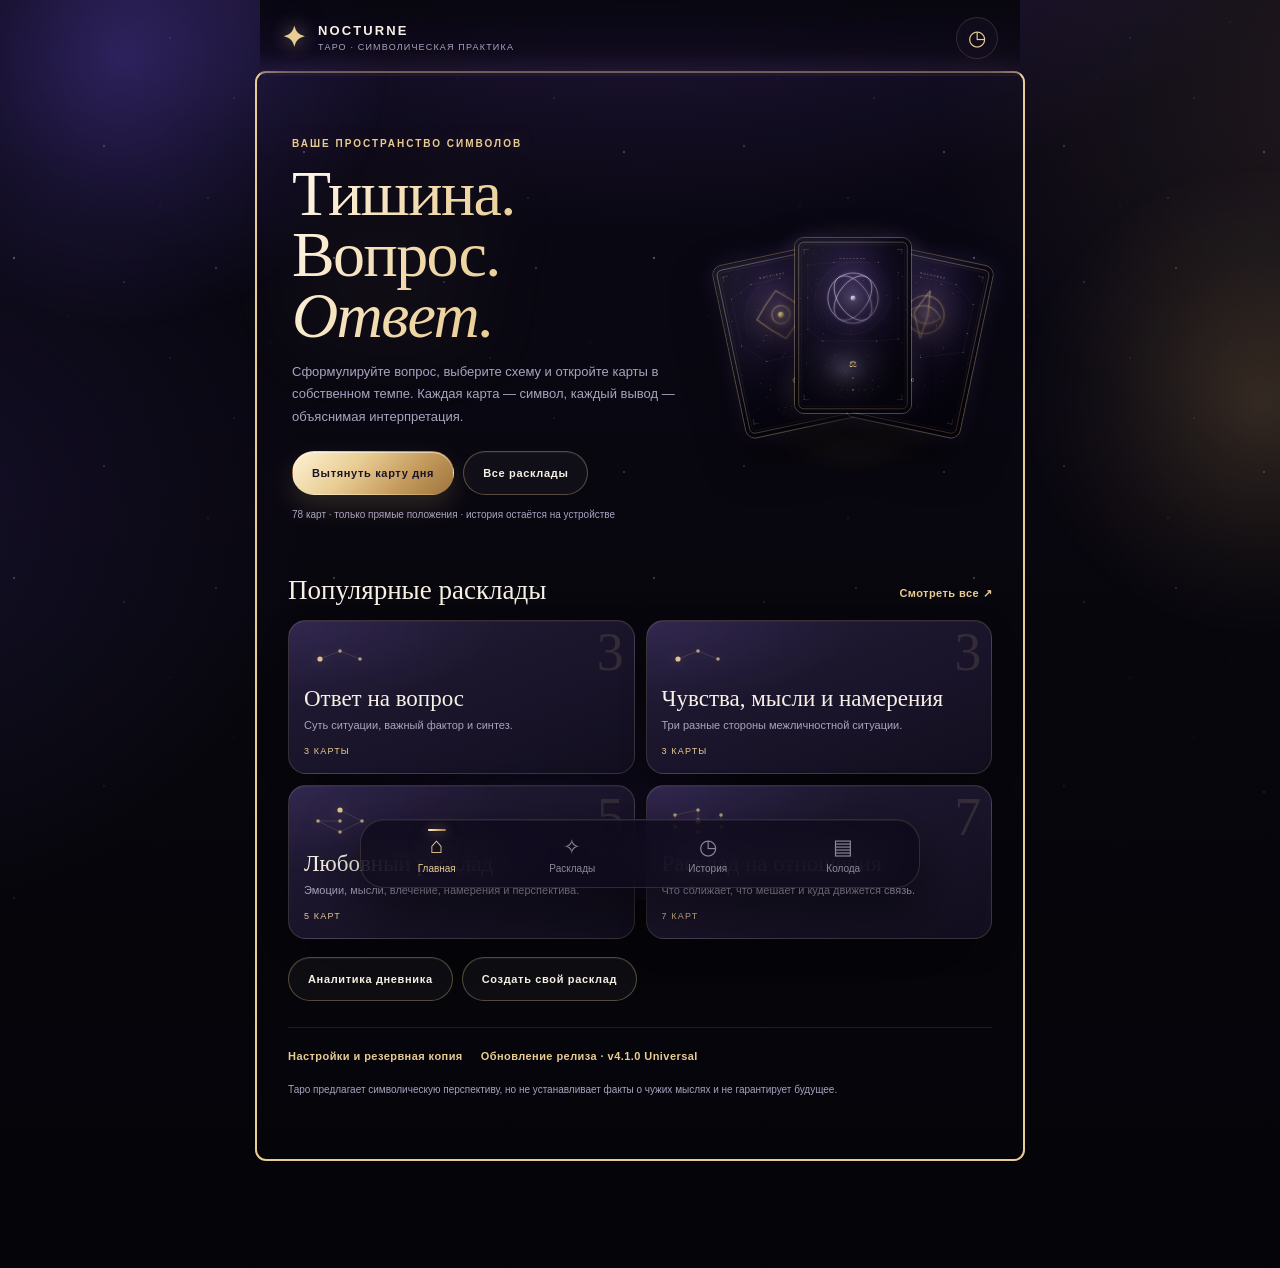
==== commit aa72f30d: "История: поиск и аккуратный ряд действий; установка PWA и офлайн-индикатор; precache 86" ====
--- a/index.html
+++ b/index.html
@@ -2,7 +2,9 @@
 <html lang="ru">
 <head>
 <meta charset="utf-8">
-<meta http-equiv="Content-Security-Policy" content="default-src 'self'; base-uri 'none'; object-src 'none'; frame-ancestors 'none'; form-action 'none'; script-src 'self'; style-src 'self'; img-src 'self' data: blob:; font-src 'self'; connect-src 'self'; manifest-src 'self'; worker-src 'self'">
+<!-- frame-ancestors через <meta> браузеры игнорируют: от встраивания защищает только HTTP-заголовок.
+     На GitHub Pages задать заголовки нельзя; при переезде на свой сервер добавьте X-Frame-Options или CSP-заголовок. -->
+<meta http-equiv="Content-Security-Policy" content="default-src 'self'; base-uri 'none'; object-src 'none'; form-action 'none'; script-src 'self'; style-src 'self'; img-src 'self' data: blob:; font-src 'self'; connect-src 'self'; manifest-src 'self'; worker-src 'self'">
 <meta name="viewport" content="width=device-width,initial-scale=1,viewport-fit=cover">
 <meta name="color-scheme" content="dark">
 <meta name="theme-color" content="#07060c">
@@ -23,7 +25,7 @@
 <body>
 <div class="ambient" aria-hidden="true"><span class="ambient-orb orb-1"></span><span class="ambient-orb orb-2"></span><span class="ambient-orb orb-3"></span><span class="ambient-stars"></span></div>
 <div class="app-shell">
-<header class="topbar"><a class="brand" href="#" data-nav="home"><span class="brand-mark">✦</span><span>NOCTURNE<small>ТАРО · СИМВОЛИЧЕСКАЯ ПРАКТИКА</small></span></a><button id="top-history" class="icon-btn" aria-label="История">◷</button></header>
+<header class="topbar"><a class="brand" href="#" data-nav="home"><span class="brand-mark">✦</span><span>NOCTURNE<small>ТАРО · СИМВОЛИЧЕСКАЯ ПРАКТИКА</small></span></a><span id="offline-badge" class="offline-pill" hidden>офлайн</span><button id="top-history" class="icon-btn" aria-label="История">◷</button></header>
 <main id="app" tabindex="-1"></main>
 <nav class="bottom-nav" aria-label="Основная навигация">
 <button data-nav="home" class="nav-item active" aria-current="page"><span aria-hidden="true">⌂</span>Главная</button><button data-nav="spreads" class="nav-item"><span aria-hidden="true">✧</span>Расклады</button><button data-nav="history" class="nav-item"><span aria-hidden="true">◷</span>История</button><button data-nav="cards" class="nav-item"><span aria-hidden="true">▤</span>Колода</button>
--- a/styles.css
+++ b/styles.css
@@ -215,6 +215,87 @@
   line-height:1.7;
 }
 .hero p{max-width:440px}
+.hero-actions{margin:18px 0 14px}
+.hero-fan{
+  position:relative;
+  width:240px;
+  height:196px;
+  margin:10px auto 22px;
+  isolation:isolate;
+}
+.hero-fan:before{
+  content:"";
+  position:absolute;
+  left:50%;
+  top:58%;
+  width:260px;
+  height:260px;
+  transform:translate(-50%,-50%);
+  background:radial-gradient(circle,rgba(155,123,255,.3),rgba(232,204,147,.1) 45%,transparent 72%);
+  filter:blur(6px);
+  z-index:-1;
+}
+.hero-fan img{
+  position:absolute;
+  left:50%;
+  bottom:10px;
+  width:104px;
+  height:156px;
+  margin-left:-52px;
+  border-radius:10px;
+  border:1px solid rgba(232,204,147,.32);
+  box-shadow:0 22px 44px rgba(0,0,0,.55),0 0 24px rgba(155,123,255,.14);
+  transform-origin:50% 100%;
+  transition:transform .5s var(--ease),box-shadow .5s;
+}
+.hero-fan img:nth-child(1){transform:translateX(-44px) rotate(-12deg)}
+.hero-fan img:nth-child(2){z-index:2;transform:translateY(-12px)}
+.hero-fan img:nth-child(3){transform:translateX(44px) rotate(12deg)}
+.hero-fan:hover img:nth-child(1){transform:translateX(-52px) rotate(-16deg)}
+.hero-fan:hover img:nth-child(2){transform:translateY(-20px)}
+.hero-fan:hover img:nth-child(3){transform:translateX(52px) rotate(16deg)}
+.home-actions{margin:24px 0 0}
+.home-footer{
+  display:flex;
+  flex-wrap:wrap;
+  align-items:center;
+  gap:8px 18px;
+  margin:26px 0 14px;
+  padding-top:16px;
+  border-top:1px solid rgba(232,204,147,.12);
+}
+.spread-card .num{
+  position:absolute;
+  right:12px;
+  top:4px;
+  font:500 54px/1 var(--font-serif);
+  letter-spacing:-.04em;
+  color:rgba(232,204,147,.13);
+  pointer-events:none;
+  transition:color .3s;
+}
+.spread-card:hover .num{color:rgba(232,204,147,.22)}
+.grid.home-grid{grid-template-columns:repeat(2,minmax(0,1fr))}
+.offline-pill{
+  margin-left:auto;
+  margin-right:8px;
+  padding:5px 9px;
+  border:1px solid rgba(232,204,147,.4);
+  border-radius:999px;
+  background:rgba(232,204,147,.08);
+  color:var(--gold);
+  font-size:9px;
+  letter-spacing:.14em;
+  text-transform:uppercase;
+  white-space:nowrap;
+}
+.history-toolbar{display:flex;align-items:center;gap:10px;flex-wrap:wrap;margin:10px 0 12px}
+.history-toolbar .chip{flex:none}
+.history-toolbar .small-note{margin:0 0 0 auto;text-align:right}
+.history-actions{display:grid;grid-template-columns:repeat(2,minmax(0,1fr));gap:8px;margin-top:12px}
+@media (max-width:400px){
+  body.is-offline .brand small{display:none}
+}
 .ornament{
   height:1px;
   background:linear-gradient(90deg,transparent,rgba(232,204,147,.75),rgba(155,123,255,.5),transparent);
@@ -245,52 +326,7 @@
 }
 .text-btn:hover{color:#fff0cf;text-shadow:0 0 20px rgba(232,204,147,.45)}
 
-/* Hero / featured */
-.featured{
-  border:1px solid var(--line-strong);
-  border-radius:var(--radius-lg);
-  background:
-    radial-gradient(120% 120% at 100% 0%,rgba(155,123,255,.18),transparent 55%),
-    linear-gradient(135deg,rgba(41,34,62,.92),rgba(18,14,30,.96) 80%);
-  padding:24px;
-  position:relative;
-  overflow:hidden;
-  box-shadow:var(--shadow-soft),inset 0 1px 0 rgba(255,255,255,.05);
-}
-.featured:after{
-  content:"✧";
-  position:absolute;
-  right:14px;
-  top:-26px;
-  font-size:140px;
-  color:rgba(232,204,147,.14);
-  text-shadow:0 0 40px rgba(232,204,147,.25);
-  pointer-events:none;
-}
-.featured:before{
-  content:"";
-  position:absolute;
-  inset:0;
-  background:linear-gradient(115deg,transparent 20%,rgba(255,255,255,.06) 48%,transparent 72%);
-  transform:translateX(-60%);
-  animation:featuredShine 9s ease-in-out infinite;
-  pointer-events:none;
-}
-@keyframes featuredShine{
-  0%,55%{transform:translateX(-70%)}
-  80%,100%{transform:translateX(70%)}
-}
-.featured h2{
-  font:500 30px var(--font-serif);
-  margin:12px 0 5px;
-}
-.featured p{
-  font-size:12px;
-  line-height:1.7;
-  color:var(--muted);
-  max-width:300px;
-}
-
+/* Hero */
 /* Buttons */
 .button{
   position:relative;
@@ -388,11 +424,15 @@
   box-shadow:0 22px 48px rgba(0,0,0,.38),0 0 0 1px rgba(232,204,147,.08),var(--glow);
 }
 .spread-card:hover:after{opacity:1}
-.spread-card .glyph{
-  color:var(--gold);
-  font-size:22px;
-  text-shadow:0 0 18px rgba(232,204,147,.4);
-}
+.spread-card .schema{
+  display:block;
+  color:var(--gold);
+  filter:drop-shadow(0 0 6px rgba(232,204,147,.32));
+}
+.spread-card .schema svg{display:block;width:72px;height:36px}
+.setup-top{display:flex;align-items:center;justify-content:space-between;gap:12px;flex-wrap:wrap}
+.setup-schema{color:var(--gold);opacity:.85;filter:drop-shadow(0 0 10px rgba(232,204,147,.22))}
+.setup-schema .schema svg{display:block;width:108px;height:54px}
 .spread-card h3{
   font:500 23px/1.05 var(--font-serif);
   margin:13px 0 6px;
@@ -488,6 +528,13 @@
   gap:9px;
   margin:22px 0;
 }
+.card-table:has(>.tarot-card:only-child){
+  grid-template-columns:minmax(0,180px);
+  justify-content:center;
+}
+.card-table:has(>.tarot-card:nth-child(2):last-child){
+  grid-template-columns:repeat(2,minmax(0,1fr));
+}
 .tarot-card{
   aspect-ratio:2/3;
   border-radius:12px;
@@ -554,7 +601,64 @@
   font-size:9px;
   color:var(--gold);
 }
-.tarot-card.reveal{animation:reveal .55s var(--ease) both}
+.tarot-card.reveal{
+  padding:0;
+  display:block;
+  animation:reveal .55s var(--ease) both;
+}
+.tarot-card.reveal:before{display:none}
+.tarot-card.reveal .star{
+  position:absolute;
+  inset:0;
+  width:auto;
+  height:auto;
+  display:block;
+  overflow:hidden;
+  border-radius:10px;
+}
+.tarot-card.reveal .card-art-thumb{
+  width:100%;
+  height:100%;
+  max-height:none;
+  object-fit:cover;
+  transform:none;
+  border-radius:10px;
+}
+.tarot-card.reveal .star:after{
+  content:"";
+  position:absolute;
+  left:0;
+  right:0;
+  bottom:0;
+  height:52%;
+  background:linear-gradient(180deg,transparent,rgba(6,4,13,.92) 68%);
+  border-radius:0 0 10px 10px;
+  pointer-events:none;
+}
+.tarot-card.reveal .card-name{
+  position:absolute;
+  left:0;
+  right:0;
+  bottom:26px;
+  margin:0;
+  padding:0 7px;
+  z-index:2;
+  font-size:clamp(10px,3.3vw,14px);
+  line-height:1.16;
+  text-shadow:0 2px 12px rgba(0,0,0,.9);
+}
+.tarot-card.reveal .card-position{
+  position:absolute;
+  left:0;
+  right:0;
+  bottom:11px;
+  margin:0;
+  padding:0 8px;
+  z-index:2;
+  font-size:9px;
+  color:rgba(247,240,228,.78);
+  text-shadow:0 2px 10px rgba(0,0,0,.9);
+}
 .card-table .tarot-card:nth-child(2){animation-delay:.06s}
 .card-table .tarot-card:nth-child(3){animation-delay:.12s}
 .card-table .tarot-card:nth-child(4){animation-delay:.18s}
@@ -578,7 +682,7 @@
 .reading-row:hover{background:linear-gradient(90deg,rgba(232,204,147,.035),transparent 70%)}
 .reading-row .mini-card{
   height:94px;
-  border:1px solid rgba(232,204,147,.34);
+  border:1px solid rgba(232,204,147,.42);
   border-radius:9px;
   background:linear-gradient(158deg,#2c2442,#151022);
   display:flex;
@@ -586,10 +690,12 @@
   justify-content:center;
   color:var(--gold);
   font-size:23px;
-  box-shadow:0 10px 24px rgba(0,0,0,.32),inset 0 1px 0 rgba(255,255,255,.05);
+  box-shadow:0 10px 26px rgba(0,0,0,.4),0 0 18px rgba(232,204,147,.1),inset 0 1px 0 rgba(255,255,255,.05);
   overflow:hidden;
-  padding:3px;
-}
+  padding:2px;
+  transition:border-color .3s,box-shadow .3s;
+}
+.reading-row:hover .mini-card{border-color:rgba(232,204,147,.66);box-shadow:0 12px 30px rgba(0,0,0,.45),0 0 26px rgba(232,204,147,.18)}
 .reading-row h3{
   font:500 23px var(--font-serif);
   margin:0 0 4px;
@@ -611,24 +717,25 @@
 .callout{
   position:relative;
   border:1px solid var(--line);
-  border-left:2px solid var(--gold);
-  padding:14px 16px;
+  border-left:2px solid rgba(232,204,147,.72);
+  padding:15px 17px;
   background:
-    linear-gradient(135deg,rgba(232,204,147,.09),rgba(155,123,255,.055) 55%,rgba(20,16,32,.28));
+    linear-gradient(135deg,rgba(232,204,147,.1),rgba(155,123,255,.06) 55%,rgba(20,16,32,.34));
   margin:16px 0;
   border-radius:0 14px 14px 0;
-  box-shadow:inset 0 1px 0 rgba(255,255,255,.025);
+  box-shadow:inset 0 1px 0 rgba(255,255,255,.03),-1px 0 18px rgba(232,204,147,.06);
 }
 .callout h3{
   font:500 24px var(--font-serif);
   margin:0 0 8px;
   color:var(--cream);
+  letter-spacing:-.01em;
 }
 .callout p{
-  font-size:12px;
-  line-height:1.7;
+  font-size:13px;
+  line-height:1.72;
   margin:0;
-  color:#e0d9ea;
+  color:#e3ddf0;
 }
 .callout .muted{color:var(--muted)}
 .practical-lens{
@@ -692,11 +799,13 @@
   border:1px solid var(--line);
   background:linear-gradient(155deg,rgba(30,24,48,.82),rgba(17,13,28,.9));
   border-radius:12px;
-  padding:12px;
+  padding:9px 11px;
   text-align:left;
   color:var(--cream);
-  min-height:84px;
   cursor:pointer;
+  display:flex;
+  align-items:center;
+  gap:11px;
   transition:transform .3s var(--ease),border-color .3s,box-shadow .3s;
 }
 .deck-item:hover{
@@ -704,12 +813,36 @@
   border-color:var(--line-strong);
   box-shadow:0 14px 30px rgba(0,0,0,.3),var(--glow);
 }
+.deck-thumb{
+  flex:0 0 44px;
+  width:44px;
+  height:66px;
+  border-radius:5px;
+  object-fit:cover;
+  border:1px solid rgba(232,204,147,.3);
+  background:#0d0a18;
+  box-shadow:0 6px 16px rgba(0,0,0,.5);
+  filter:brightness(1.08) saturate(1.04);
+  transition:filter .3s,border-color .3s;
+}
+.deck-item:hover .deck-thumb{border-color:rgba(232,204,147,.6);filter:brightness(1.2) saturate(1.1)}
+.deck-body{
+  display:flex;
+  flex-direction:column;
+  gap:4px;
+  min-width:0;
+}
 .deck-item b{
-  font:500 20px var(--font-serif);
+  font:500 16px/1.2 var(--font-serif);
   display:block;
-  margin-bottom:5px;
-}
-.deck-item span{font-size:9px;color:var(--gold)}
+  margin:0;
+}
+.deck-body span{
+  font-size:8.5px;
+  line-height:1.35;
+  color:var(--gold);
+  letter-spacing:.04em;
+}
 
 /* Bottom navigation */
 .bottom-nav{
@@ -809,18 +942,6 @@
 .filters{display:flex;gap:8px;align-items:center}
 .hidden{display:none!important}
 
-/* Version panel */
-.version-panel{
-  display:flex;
-  align-items:center;
-  gap:11px;
-  margin:14px 0 0;
-  padding:12px 14px;
-  border:1px solid var(--line);
-  border-radius:13px;
-  background:linear-gradient(110deg,rgba(232,204,147,.07),rgba(33,30,48,.45));
-  max-width:440px;
-}
 .version-dot{
   width:9px;
   height:9px;
@@ -834,20 +955,6 @@
   0%,100%{box-shadow:0 0 0 4px rgba(143,214,180,.12),0 0 14px rgba(143,214,180,.4)}
   50%{box-shadow:0 0 0 5px rgba(143,214,180,.16),0 0 24px rgba(143,214,180,.7)}
 }
-.version-panel b{
-  display:block;
-  font-size:10px;
-  letter-spacing:.08em;
-  color:var(--cream);
-}
-.version-panel small{
-  display:block;
-  margin-top:4px;
-  color:var(--muted);
-  font-size:9px;
-  line-height:1.5;
-}
-
 /* Comparison */
 .compare-panel{
   margin:18px 0;
@@ -877,7 +984,15 @@
   background:linear-gradient(160deg,rgba(38,30,60,.6),rgba(18,14,30,.8));
   box-shadow:inset 0 1px 0 rgba(255,255,255,.04);
 }
-.compare-heading span{color:var(--gold);font-size:24px;text-shadow:0 0 20px rgba(232,204,147,.45)}
+.compare-heading img{
+  display:block;
+  width:64px;
+  height:96px;
+  margin:0 auto 10px;
+  border-radius:8px;
+  border:1px solid rgba(232,204,147,.28);
+  box-shadow:0 10px 24px rgba(0,0,0,.45);
+}
 .compare-heading h2{font:500 23px var(--font-serif);margin:8px 0}
 .compare-heading p{font-size:9px;color:var(--muted);margin:0}
 .compare-row{padding:14px 0;border-bottom:1px solid rgba(232,204,147,.1)}
@@ -896,6 +1011,8 @@
   object-fit:contain;
   border-radius:5px;
   filter:drop-shadow(0 6px 12px rgba(0,0,0,.45));
+  transform:scale(1.4);
+  transform-origin:50% 38%;
 }
 .tarot-card .star{
   width:100%;
@@ -907,16 +1024,39 @@
 }
 .tarot-card .star img{width:100%;height:100%;object-fit:contain}
 .reading-row .mini-card{overflow:hidden;padding:3px}
-.reading-art{width:100%;height:100%;object-fit:cover;border-radius:6px}
+.reading-art{
+  width:100%;
+  height:100%;
+  object-fit:cover;
+  border-radius:6px;
+  filter:brightness(1.1) saturate(1.05);
+  transform:scale(1.65);
+  transform-origin:50% 34%;
+}
+.tarot-card.back .star{
+  font-size:34px;
+  animation:backGlow 5s ease-in-out infinite;
+}
+.tarot-card.back{
+  background:
+    radial-gradient(circle at 50% 34%,rgba(232,204,147,.14),transparent 58%),
+    repeating-linear-gradient(45deg,rgba(232,204,147,.045) 0 1px,transparent 1px 13px),
+    linear-gradient(158deg,#2c2442,#151022 58%,#241b35);
+}
+@keyframes backGlow{
+  0%,100%{opacity:.7;text-shadow:0 0 18px rgba(232,204,147,.35)}
+  50%{opacity:1;text-shadow:0 0 34px rgba(232,204,147,.7)}
+}
 .card-art-large{
   display:block;
   width:min(100%,280px);
   aspect-ratio:2/3;
   object-fit:cover;
-  margin:18px auto 4px;
-  border:1px solid rgba(232,204,147,.45);
-  border-radius:15px;
-  box-shadow:0 24px 54px rgba(0,0,0,.5),0 0 40px rgba(232,204,147,.1);
+  margin:18px auto 8px;
+  border:1px solid rgba(232,204,147,.22);
+  border-radius:16px;
+  background:#0b0814;
+  box-shadow:0 26px 60px rgba(0,0,0,.55),0 0 48px rgba(155,123,255,.14),inset 0 1px 0 rgba(255,255,255,.05);
 }
 
 /* Privacy */
@@ -1018,45 +1158,6 @@
   box-shadow:0 0 0 4px rgba(232,204,147,.1);
 }
 
-/* Release */
-.release-entry{
-  display:flex;
-  align-items:center;
-  gap:12px;
-  width:100%;
-  text-align:left;
-  margin:0 0 16px;
-  padding:15px 16px;
-  border:1px solid var(--line-strong);
-  border-radius:var(--radius);
-  background:
-    radial-gradient(120% 120% at 100% 0%,rgba(155,123,255,.14),transparent 55%),
-    linear-gradient(120deg,rgba(232,204,147,.1),rgba(24,20,38,.9));
-  color:var(--cream);
-  cursor:pointer;
-  transition:transform .3s var(--ease),border-color .3s,box-shadow .3s;
-}
-.release-entry:hover{
-  transform:translateY(-2px);
-  border-color:rgba(232,204,147,.5);
-  box-shadow:0 18px 40px rgba(0,0,0,.3),var(--glow);
-}
-.release-entry-icon{
-  display:grid;
-  place-items:center;
-  flex:0 0 36px;
-  height:36px;
-  border:1px solid rgba(232,204,147,.42);
-  border-radius:50%;
-  color:var(--gold);
-  font-size:19px;
-  box-shadow:inset 0 0 18px rgba(232,204,147,.1);
-}
-.release-entry b,.release-entry small{display:block}
-.release-entry b{font-size:13px;letter-spacing:.02em}
-.release-entry small{margin-top:4px;color:var(--muted);font-size:11px;line-height:1.45}
-.release-entry-arrow{margin-left:auto;color:var(--gold);font-size:20px;transition:transform .3s}
-.release-entry:hover .release-entry-arrow{transform:translateX(3px)}
 .release-hero{
   padding:28px 22px;
   margin:18px 0;
@@ -1124,6 +1225,25 @@
   .compare-row p{font-size:13px}
   .compare-heading h2{font-size:27px}
   .analytics-grid{grid-template-columns:repeat(2,minmax(0,1fr))}
+  .hero{
+    display:grid;
+    grid-template-columns:minmax(0,1fr) 270px;
+    grid-template-areas:"copy fan" "actions fan" "note fan";
+    align-items:center;
+    column-gap:18px;
+  }
+  .hero-copy{grid-area:copy}
+  .hero-fan{grid-area:fan;margin:0;justify-self:center}
+  .hero-actions{grid-area:actions;margin:10px 0 12px}
+  .hero>.small-note{grid-area:note;max-width:440px}
+  .hero-fan{width:274px;height:216px}
+  .hero-fan img{width:118px;height:177px;margin-left:-59px}
+  .hero-fan img:nth-child(1){transform:translateX(-48px) rotate(-12deg)}
+  .hero-fan img:nth-child(2){transform:translateY(-14px)}
+  .hero-fan img:nth-child(3){transform:translateX(48px) rotate(12deg)}
+  .hero-fan:hover img:nth-child(1){transform:translateX(-56px) rotate(-16deg)}
+  .hero-fan:hover img:nth-child(2){transform:translateY(-22px)}
+  .hero-fan:hover img:nth-child(3){transform:translateX(56px) rotate(16deg)}
 }
 
 @media(max-width:390px){
@@ -1143,7 +1263,6 @@
     transition-duration:.01ms!important;
     scroll-behavior:auto!important;
   }
-  .ambient-orb,.ambient-stars,.featured:before{animation:none}
 }
 
 /* Print: keep the readable export layout */
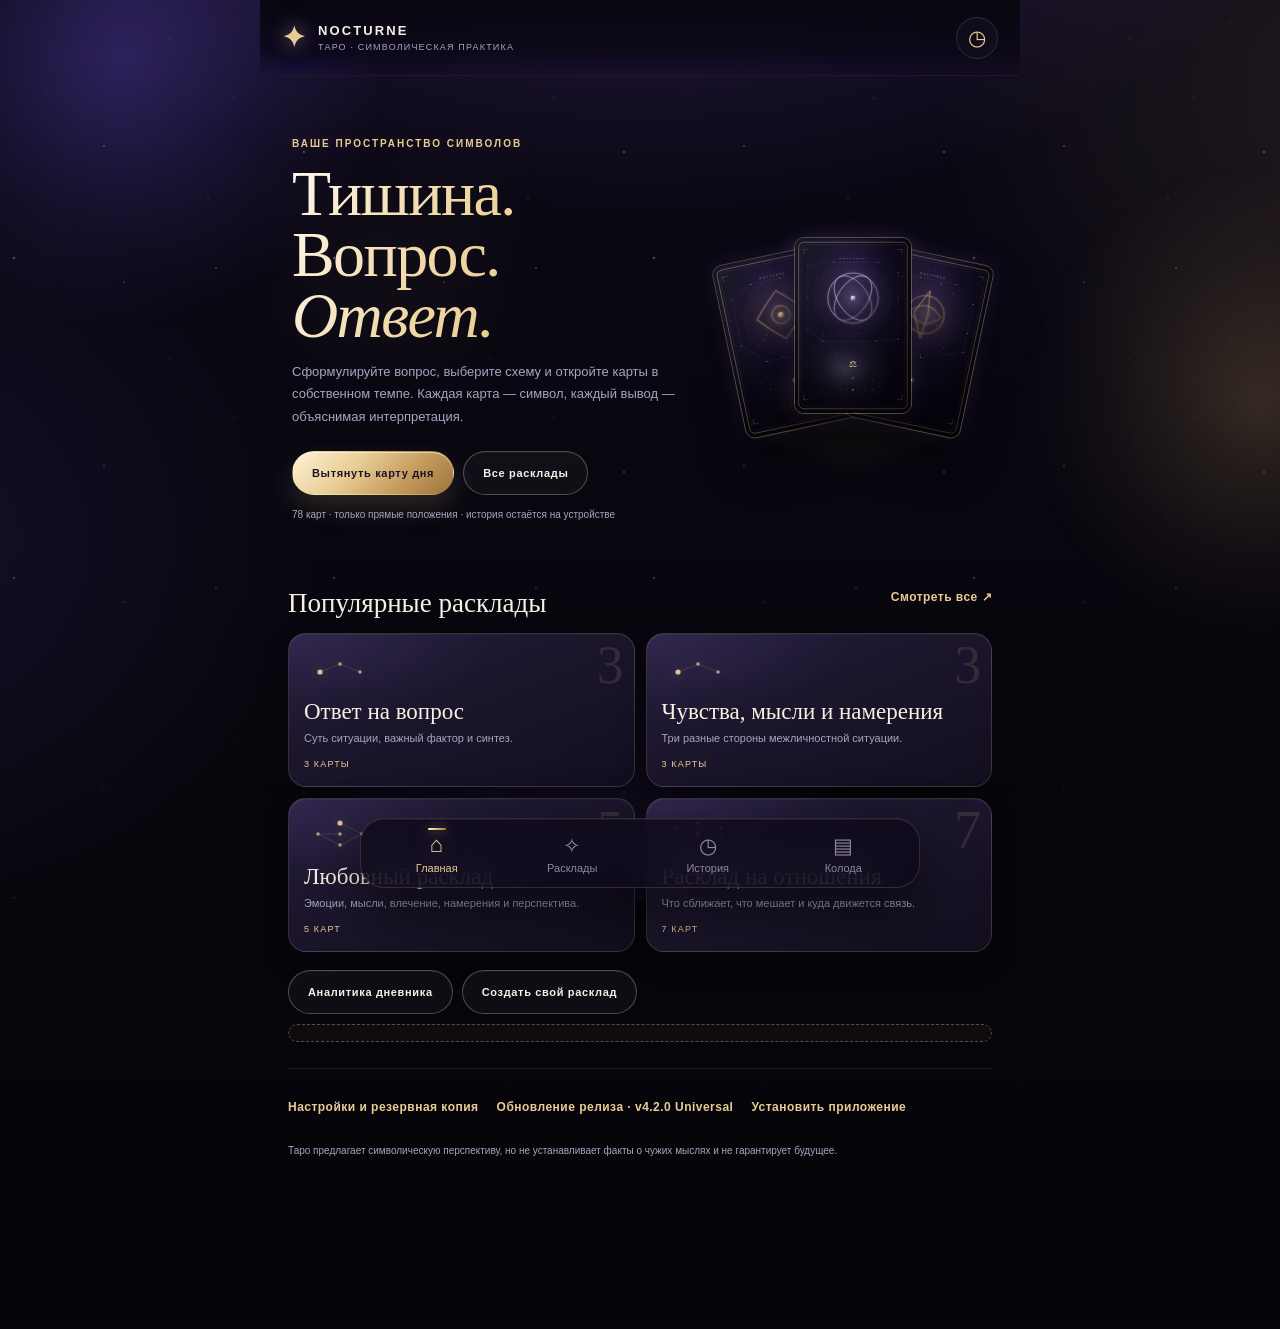
==== commit 6dd428fa: "Релиз 4.2.0: спокойная трактовка, навигация и сохранность" ====
--- a/index.html
+++ b/index.html
@@ -8,9 +8,21 @@
 <meta name="viewport" content="width=device-width,initial-scale=1,viewport-fit=cover">
 <meta name="color-scheme" content="dark">
 <meta name="theme-color" content="#07060c">
-<meta name="application-name" content="Nocturne Tarot v4.1.0">
-<meta name="nocturne-build" content="4.1.0-universal">
-<meta name="description" content="Локальное приложение Таро Nocturne. Работает офлайн после первого открытия, история хранится только на устройстве.">
+<meta name="application-name" content="Nocturne Tarot v4.2.0">
+<meta name="nocturne-build" content="4.2.0-universal">
+<meta name="description" content="Nocturne — локальное приложение Таро: 78 карт, расклады, история и заметки. Работает офлайн, данные остаются на устройстве.">
+<meta property="og:type" content="website">
+<meta property="og:site_name" content="Nocturne Tarot">
+<meta property="og:title" content="Nocturne — Таро">
+<meta property="og:description" content="78 карт, расклады, история и заметки. Локальное PWA без бэкенда и облачного ИИ.">
+<meta property="og:url" content="https://feldsherikydze-dot.github.io/Nocturne-Tarot/">
+<meta property="og:image" content="https://feldsherikydze-dot.github.io/Nocturne-Tarot/assets/og-cover.png">
+<meta property="og:image:width" content="1200">
+<meta property="og:image:height" content="630">
+<meta name="twitter:card" content="summary_large_image">
+<meta name="twitter:title" content="Nocturne — Таро">
+<meta name="twitter:description" content="78 карт, расклады, история и заметки. Локальное PWA без бэкенда и облачного ИИ.">
+<meta name="twitter:image" content="https://feldsherikydze-dot.github.io/Nocturne-Tarot/assets/og-cover.png">
 <meta name="mobile-web-app-capable" content="yes">
 <meta name="apple-mobile-web-app-capable" content="yes">
 <meta name="apple-mobile-web-app-status-bar-style" content="black-translucent">
@@ -19,7 +31,7 @@
 <link rel="manifest" href="manifest.webmanifest">
 <link rel="icon" href="assets/icon-192.png" sizes="192x192">
 <link rel="apple-touch-icon" href="assets/apple-touch-icon.png">
-<link rel="stylesheet" href="styles.css?v=4.1.0">
+<link rel="stylesheet" href="styles.css?v=4.2.0">
 <title>Nocturne — Таро</title>
 </head>
 <body>
@@ -32,5 +44,5 @@
 </nav>
 </div><div id="toast" role="status" aria-live="polite"></div>
 <noscript><p class="noscript">Для работы Nocturne нужен JavaScript. Включите его в настройках браузера и обновите страницу.</p></noscript>
-<script src="app.js?v=4.1.0" defer></script>
+<script src="app.js?v=4.2.0" defer></script>
 </body></html>
--- a/styles.css
+++ b/styles.css
@@ -36,7 +36,6 @@
   background:var(--bg);
   color:var(--cream);
   font-family:var(--font-sans);
-  scroll-behavior:smooth;
   -webkit-text-size-adjust:100%;
 }
 body{
@@ -970,6 +969,8 @@
   font:500 22px var(--font-serif);
   color:var(--cream);
 }
+.compare-panel.is-empty{margin:14px 0;padding:14px 16px}
+.compare-panel.is-empty b{font-size:19px}
 .compare-columns{
   display:grid;
   grid-template-columns:repeat(2,minmax(0,1fr));
@@ -1283,3 +1284,338 @@
   textarea{border:1px solid #999!important;color:#111!important;background:#fff!important;min-height:70px}
   .spread-intro h1,.reading-row h3,.callout h3{color:#111!important;-webkit-text-fill-color:#111!important;background:none!important}
 }
+
+
+/* ===== 4.2.0: touch targets, result hierarchy, history, deck, sheets ===== */
+#app:focus,#app:focus-visible{outline:none}
+.topbar{height:calc(76px + env(safe-area-inset-top));padding-top:env(safe-area-inset-top)}
+.text-btn{
+  min-height:44px;
+  display:inline-flex;
+  align-items:center;
+  padding:10px 0;
+  font-size:12px;
+}
+.chip{
+  min-height:44px;
+  padding:9px 13px;
+  font-size:11px;
+  display:inline-flex;
+  align-items:center;
+  justify-content:center;
+  text-align:center;
+}
+.nav-item{font-size:11px}
+.deck-body b{font-size:17px}
+.deck-body span{font-size:10.5px;letter-spacing:.03em}
+.deck-item{min-height:84px}
+.card-art-thumb{display:block}
+
+/* toast with action */
+#toast{
+  white-space:normal;
+  display:flex;
+  align-items:center;
+  gap:12px;
+  border-radius:18px;
+  font-size:12px;
+  line-height:1.35;
+  max-width:calc(100% - 28px);
+}
+#toast.show{pointer-events:auto}
+.toast-action{
+  flex:none;
+  min-height:36px;
+  padding:6px 10px;
+  border:1px solid var(--line-strong);
+  border-radius:12px;
+  background:rgba(232,204,147,.1);
+  color:var(--gold);
+  font:700 11px var(--font-sans);
+  cursor:pointer;
+}
+
+/* home daily widget */
+.daily-widget{
+  width:100%;
+  display:flex;
+  align-items:center;
+  gap:12px;
+  text-align:left;
+  margin:4px 0 12px;
+  padding:10px 12px;
+  border:1px solid var(--line);
+  border-radius:var(--radius);
+  background:linear-gradient(135deg,rgba(232,204,147,.09),rgba(155,123,255,.07));
+  color:var(--cream);
+  cursor:pointer;
+  box-shadow:var(--shadow-soft);
+  transition:border-color .25s,transform .25s;
+}
+.daily-widget:hover{border-color:var(--line-strong);transform:translateY(-1px)}
+.daily-widget img{border-radius:6px;border:1px solid rgba(232,204,147,.4);flex:none}
+.daily-widget>span:nth-child(2){display:flex;flex-direction:column;gap:2px;min-width:0}
+.daily-widget strong{font:500 20px var(--font-serif);color:var(--cream)}
+.daily-widget .small-note{font-size:10px}
+.daily-widget>span:nth-child(2)>span:last-child{font-size:11px;color:var(--muted);overflow:hidden;text-overflow:ellipsis;white-space:nowrap}
+.daily-widget-go{margin-left:auto;color:var(--gold);font-size:20px}
+
+/* result screen */
+.result-screen{padding-bottom:196px;animation:screenFade .42s var(--ease) both}
+@keyframes screenFade{from{opacity:0}to{opacity:1}}
+.result-answer{
+  border-color:rgba(232,204,147,.36);
+  background:linear-gradient(140deg,rgba(232,204,147,.13),rgba(155,123,255,.07) 60%,rgba(23,18,38,.9));
+  box-shadow:0 18px 44px rgba(0,0,0,.32),0 0 34px rgba(232,204,147,.08);
+}
+.result-answer p{font-size:17px;line-height:1.62;margin:8px 0 2px;color:var(--cream)}
+.result-quick{
+  position:fixed;
+  left:50%;
+  transform:translateX(-50%);
+  bottom:calc(96px + env(safe-area-inset-bottom));
+  width:min(560px,calc(100% - 24px));
+  z-index:40;
+  display:flex;
+  gap:8px;
+  padding:8px;
+  margin:0;
+  border:1px solid var(--line);
+  border-radius:20px;
+  background:rgba(13,10,24,.88);
+  -webkit-backdrop-filter:blur(18px) saturate(150%);
+  backdrop-filter:blur(18px) saturate(150%);
+  box-shadow:0 18px 44px rgba(0,0,0,.5),inset 0 1px 0 rgba(255,255,255,.05);
+}
+.result-quick .button{flex:1;padding:10px 8px;font-size:10px}
+.result-more{
+  margin:0 0 14px;
+  padding:12px;
+  border:1px solid var(--line);
+  border-radius:var(--radius);
+  background:rgba(23,18,38,.72);
+}
+.result-more .actions{margin:0}
+.result-fold{
+  margin:12px 0;
+  border:1px solid var(--line);
+  border-radius:var(--radius);
+  background:linear-gradient(150deg,rgba(28,22,46,.66),rgba(17,13,28,.82));
+  overflow:hidden;
+}
+.result-fold>summary{
+  list-style:none;
+  cursor:pointer;
+  position:relative;
+  min-height:58px;
+  padding:13px 52px 13px 16px;
+  display:flex;
+  flex-direction:column;
+  justify-content:center;
+  gap:2px;
+}
+.result-fold>summary::-webkit-details-marker{display:none}
+.result-fold>summary span{font:500 21px var(--font-serif);color:var(--cream)}
+.result-fold>summary small{font-size:11px;color:var(--muted)}
+.result-fold>summary:after{
+  content:"＋";
+  position:absolute;
+  right:16px;
+  top:50%;
+  transform:translateY(-50%);
+  color:var(--gold);
+  font-size:18px;
+  font-weight:400;
+}
+.result-fold[open]>summary:after{content:"−"}
+.result-fold[open]>summary{border-bottom:1px solid var(--line)}
+.fold-body{padding:12px 16px 16px}
+.fold-body .callout{margin:10px 0}
+.row-more{margin:8px 0;border-top:1px solid rgba(232,204,147,.1);padding-top:6px}
+.row-more>summary{
+  cursor:pointer;
+  color:var(--gold);
+  font-size:11px;
+  letter-spacing:.03em;
+  padding:8px 0;
+  min-height:36px;
+}
+.row-more[open]>summary{margin-bottom:4px}
+.card-link{margin-top:2px}
+.saved-pill{border-color:rgba(143,214,180,.4);color:var(--green);margin-left:6px}
+.mini-card{padding:2px;cursor:pointer;font:inherit;color:var(--gold)}
+
+/* card page */
+.card-cols{display:grid;gap:12px}
+.card-cols .callout{margin:0}
+
+/* analytics bars */
+.analytics-list li{
+  display:grid;
+  grid-template-columns:minmax(0,1.25fr) minmax(54px,1fr) auto;
+  gap:10px;
+  align-items:center;
+  border-bottom:1px solid rgba(232,204,147,.08);
+  padding:9px 0;
+}
+.bar-label{font-size:12px;color:var(--cream);overflow:hidden;text-overflow:ellipsis;white-space:nowrap}
+.bar{
+  appearance:none;
+  -webkit-appearance:none;
+  width:100%;
+  height:8px;
+  border:0;
+  border-radius:99px;
+  background:rgba(255,255,255,.06);
+  overflow:hidden;
+}
+.bar::-webkit-progress-bar{background:rgba(255,255,255,.06);border-radius:99px}
+.bar::-webkit-progress-value{background:var(--gold-gradient);border-radius:99px}
+.bar::-moz-progress-bar{background:var(--gold-gradient);border-radius:99px}
+.analytics-list .empty-line{display:block;color:var(--muted);font-size:12px;padding:8px 0;border:0}
+
+/* history */
+.month-head{
+  font:500 20px var(--font-serif);
+  color:var(--gold);
+  margin:24px 0 2px;
+  padding-bottom:7px;
+  border-bottom:1px solid var(--line);
+}
+.history-head{align-items:flex-start}
+.history-meta{display:flex;align-items:center;gap:4px;flex:none}
+.star-btn{
+  width:44px;height:44px;
+  border:0;background:none;
+  color:var(--gold);
+  font-size:19px;
+  cursor:pointer;
+  border-radius:50%;
+}
+.star-btn:hover{background:rgba(232,204,147,.1)}
+.match-note{
+  border-left:2px solid var(--gold-2);
+  padding:6px 0 6px 10px !important;
+  color:var(--cream) !important;
+  font-size:11px !important;
+}
+
+/* deck sticky tools */
+.deck-tools{
+  position:sticky;
+  top:calc(76px + env(safe-area-inset-top));
+  z-index:18;
+  padding:10px 0 8px;
+  margin:0 -6px 8px;
+  background:linear-gradient(180deg,rgba(7,6,12,.96) 0%,rgba(7,6,12,.9) 78%,rgba(7,6,12,0) 100%);
+  -webkit-backdrop-filter:blur(18px) saturate(150%);
+  backdrop-filter:blur(18px) saturate(150%);
+}
+.deck-tools .search{margin-bottom:8px}
+.deck-tools .deck-filters{margin-bottom:6px}
+.deck-tools .deck-sort-row{margin:0}
+.deck-tools .small-note{font-size:11px}
+
+/* custom spreads */
+.custom-manage{
+  display:flex;
+  align-items:center;
+  justify-content:space-between;
+  gap:10px;
+  flex-wrap:wrap;
+  border:1px dashed var(--line-strong);
+  border-radius:14px;
+  padding:8px 12px;
+  margin:0 0 14px;
+}
+.custom-manage .actions{margin:0;gap:4px}
+.danger-text{color:var(--rose)}
+.question-templates{display:flex;flex-wrap:wrap;gap:6px;margin:8px 0 16px}
+.question-templates .chip{font-size:10.5px;text-align:left}
+
+/* storage + backup */
+.storage-meter{
+  border:1px solid var(--line);
+  border-radius:var(--radius);
+  padding:14px 16px;
+  margin:12px 0;
+  background:rgba(23,18,38,.6);
+}
+.storage-meter .bar{margin-top:9px;height:9px}
+.storage-meter b{font-size:12px;color:var(--gold)}
+.backup-hint{
+  display:flex;
+  align-items:center;
+  justify-content:space-between;
+  gap:10px;
+  flex-wrap:wrap;
+  border:1px dashed rgba(232,204,147,.34);
+  border-radius:14px;
+  padding:8px 12px;
+  margin:10px 0;
+  font-size:11.5px;
+  color:var(--muted);
+  background:rgba(232,204,147,.04);
+}
+.backup-hint .text-btn{flex:none}
+
+/* sheet */
+.sheet-backdrop{
+  position:fixed;
+  inset:0;
+  z-index:100;
+  display:flex;
+  align-items:flex-end;
+  justify-content:center;
+  padding:16px;
+  background:rgba(4,3,10,.72);
+  -webkit-backdrop-filter:blur(6px);
+  backdrop-filter:blur(6px);
+}
+.sheet{
+  position:relative;
+  width:min(520px,100%);
+  max-height:82vh;
+  overflow:auto;
+  padding:24px 20px 22px;
+  border:1px solid var(--line-strong);
+  border-radius:24px;
+  background:linear-gradient(160deg,#1b1530,#120e20);
+  box-shadow:0 30px 80px rgba(0,0,0,.6);
+}
+.sheet h2{font:500 28px var(--font-serif);margin:0 0 12px;padding-right:40px}
+.sheet-close{
+  position:absolute;
+  top:10px;right:10px;
+  width:44px;height:44px;
+  border:0;border-radius:50%;
+  background:rgba(255,255,255,.04);
+  color:var(--cream);
+  font-size:24px;
+  cursor:pointer;
+}
+.sheet-list{padding-left:20px;line-height:1.8;font-size:13px;color:var(--cream)}
+.sheet p{font-size:13px}
+
+@media(min-width:600px){
+  .card-cols{grid-template-columns:repeat(2,minmax(0,1fr))}
+  .analytics-grid .callout{margin:0}
+}
+@media(max-width:400px){
+  .result-quick .button{font-size:9.5px;padding:10px 6px}
+  .history-meta .small-note{font-size:9px}
+  .daily-widget strong{font-size:18px}
+}
+
+/* print: open folds keep readable, hide interactive chrome */
+@media print{
+  .result-quick,.result-more,.backup-hint,.sheet-backdrop,.star-btn,.card-link,.question-templates{display:none!important}
+  .result-fold{border:1px solid #bbb!important;background:#fff!important;break-inside:auto}
+  .result-fold>summary{min-height:0;padding:8px 0;border-bottom:1px solid #ddd}
+  .result-fold>summary span{font-size:15pt;color:#111!important}
+  .result-fold>summary small{display:none}
+  .result-fold>summary:after{display:none}
+  .fold-body{padding:0}
+  .deck-tools{position:static!important}
+  details{display:block}
+}
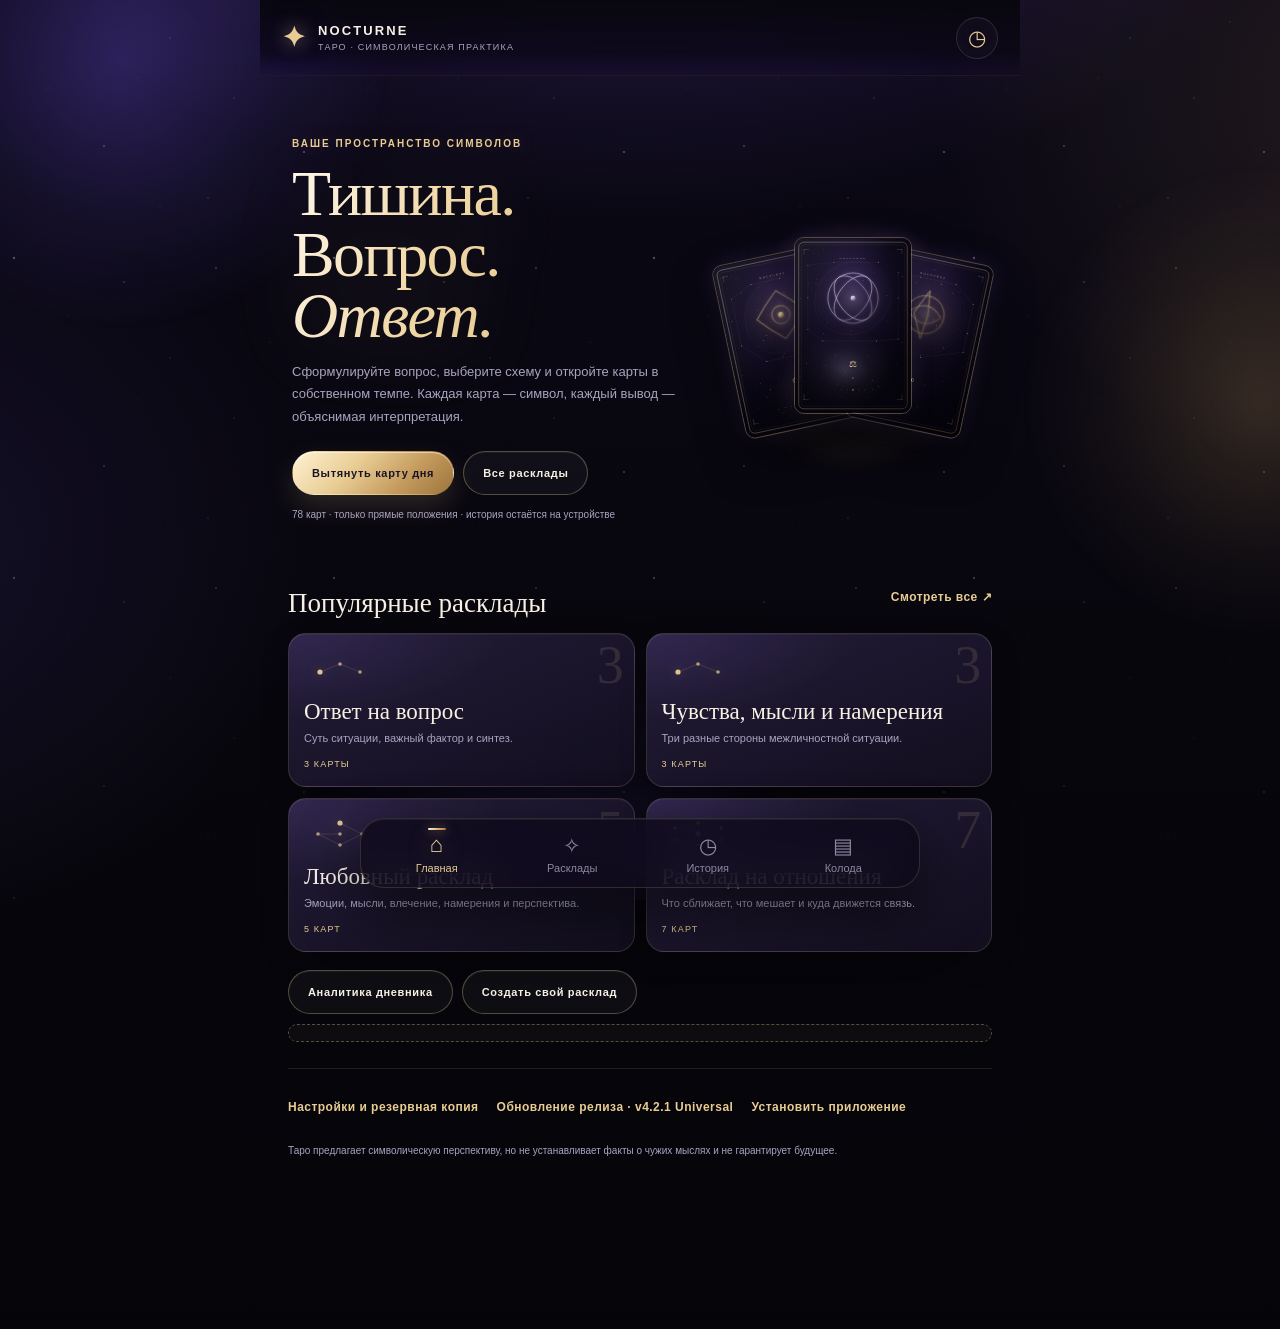
==== commit 59363d2f: "Патч 4.2.1: печать раскрывает секции, iOS-подсказка скрыта в standalone" ====
--- a/index.html
+++ b/index.html
@@ -8,8 +8,8 @@
 <meta name="viewport" content="width=device-width,initial-scale=1,viewport-fit=cover">
 <meta name="color-scheme" content="dark">
 <meta name="theme-color" content="#07060c">
-<meta name="application-name" content="Nocturne Tarot v4.2.0">
-<meta name="nocturne-build" content="4.2.0-universal">
+<meta name="application-name" content="Nocturne Tarot v4.2.1">
+<meta name="nocturne-build" content="4.2.1-universal">
 <meta name="description" content="Nocturne — локальное приложение Таро: 78 карт, расклады, история и заметки. Работает офлайн, данные остаются на устройстве.">
 <meta property="og:type" content="website">
 <meta property="og:site_name" content="Nocturne Tarot">
@@ -31,7 +31,7 @@
 <link rel="manifest" href="manifest.webmanifest">
 <link rel="icon" href="assets/icon-192.png" sizes="192x192">
 <link rel="apple-touch-icon" href="assets/apple-touch-icon.png">
-<link rel="stylesheet" href="styles.css?v=4.2.0">
+<link rel="stylesheet" href="styles.css?v=4.2.1">
 <title>Nocturne — Таро</title>
 </head>
 <body>
@@ -44,5 +44,5 @@
 </nav>
 </div><div id="toast" role="status" aria-live="polite"></div>
 <noscript><p class="noscript">Для работы Nocturne нужен JavaScript. Включите его в настройках браузера и обновите страницу.</p></noscript>
-<script src="app.js?v=4.2.0" defer></script>
+<script src="app.js?v=4.2.1" defer></script>
 </body></html>
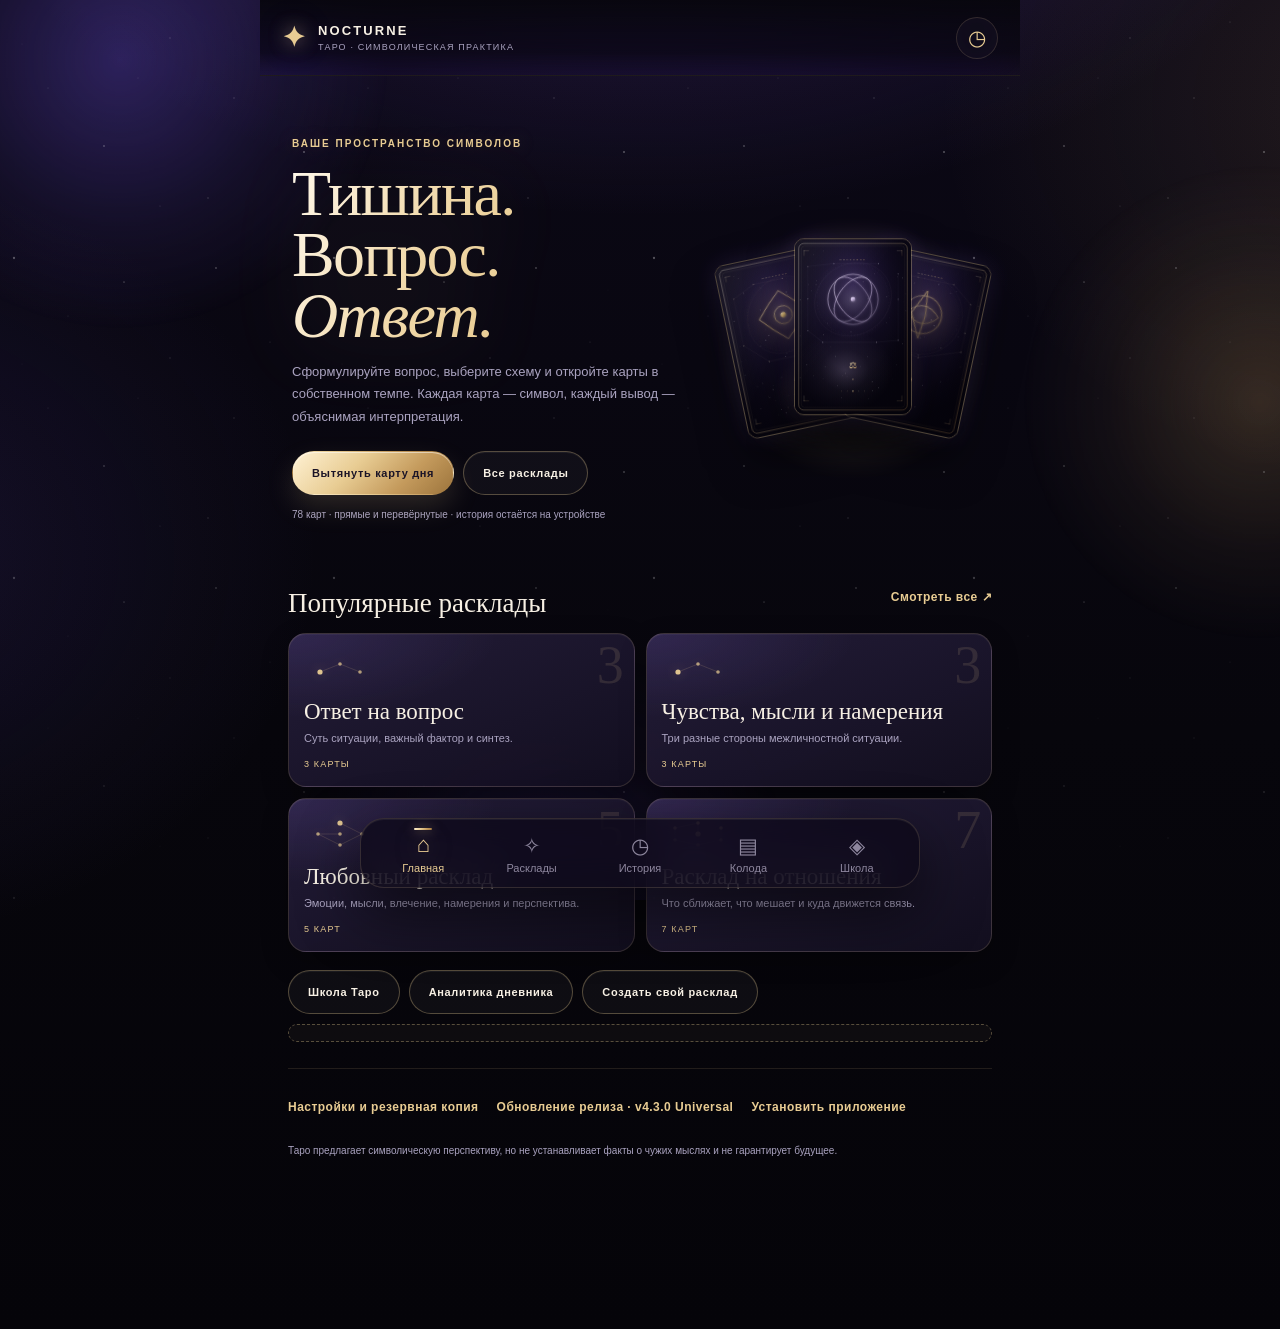
==== commit f33d832f: "Release 4.3.0: reversed cards, clarifiers, study mode" ====
--- a/index.html
+++ b/index.html
@@ -8,20 +8,20 @@
 <meta name="viewport" content="width=device-width,initial-scale=1,viewport-fit=cover">
 <meta name="color-scheme" content="dark">
 <meta name="theme-color" content="#07060c">
-<meta name="application-name" content="Nocturne Tarot v4.2.1">
-<meta name="nocturne-build" content="4.2.1-universal">
-<meta name="description" content="Nocturne — локальное приложение Таро: 78 карт, расклады, история и заметки. Работает офлайн, данные остаются на устройстве.">
+<meta name="application-name" content="Nocturne Tarot v4.3.0">
+<meta name="nocturne-build" content="4.3.0-universal">
+<meta name="description" content="Nocturne — локальное приложение Таро: 78 карт, прямые и перевёрнутые положения, добор, школа, расклады, история и заметки. Работает офлайн, данные остаются на устройстве.">
 <meta property="og:type" content="website">
 <meta property="og:site_name" content="Nocturne Tarot">
 <meta property="og:title" content="Nocturne — Таро">
-<meta property="og:description" content="78 карт, расклады, история и заметки. Локальное PWA без бэкенда и облачного ИИ.">
+<meta property="og:description" content="78 карт, прямые и перевёрнутые положения, добор, школа и заметки. Локальное PWA без бэкенда и облачного ИИ.">
 <meta property="og:url" content="https://feldsherikydze-dot.github.io/Nocturne-Tarot/">
 <meta property="og:image" content="https://feldsherikydze-dot.github.io/Nocturne-Tarot/assets/og-cover.png">
 <meta property="og:image:width" content="1200">
 <meta property="og:image:height" content="630">
 <meta name="twitter:card" content="summary_large_image">
 <meta name="twitter:title" content="Nocturne — Таро">
-<meta name="twitter:description" content="78 карт, расклады, история и заметки. Локальное PWA без бэкенда и облачного ИИ.">
+<meta name="twitter:description" content="78 карт, прямые и перевёрнутые положения, добор, школа и заметки. Локальное PWA без бэкенда и облачного ИИ.">
 <meta name="twitter:image" content="https://feldsherikydze-dot.github.io/Nocturne-Tarot/assets/og-cover.png">
 <meta name="mobile-web-app-capable" content="yes">
 <meta name="apple-mobile-web-app-capable" content="yes">
@@ -31,7 +31,7 @@
 <link rel="manifest" href="manifest.webmanifest">
 <link rel="icon" href="assets/icon-192.png" sizes="192x192">
 <link rel="apple-touch-icon" href="assets/apple-touch-icon.png">
-<link rel="stylesheet" href="styles.css?v=4.2.1">
+<link rel="stylesheet" href="styles.css?v=4.3.0">
 <title>Nocturne — Таро</title>
 </head>
 <body>
@@ -40,9 +40,9 @@
 <header class="topbar"><a class="brand" href="#" data-nav="home"><span class="brand-mark">✦</span><span>NOCTURNE<small>ТАРО · СИМВОЛИЧЕСКАЯ ПРАКТИКА</small></span></a><span id="offline-badge" class="offline-pill" hidden>офлайн</span><button id="top-history" class="icon-btn" aria-label="История">◷</button></header>
 <main id="app" tabindex="-1"></main>
 <nav class="bottom-nav" aria-label="Основная навигация">
-<button data-nav="home" class="nav-item active" aria-current="page"><span aria-hidden="true">⌂</span>Главная</button><button data-nav="spreads" class="nav-item"><span aria-hidden="true">✧</span>Расклады</button><button data-nav="history" class="nav-item"><span aria-hidden="true">◷</span>История</button><button data-nav="cards" class="nav-item"><span aria-hidden="true">▤</span>Колода</button>
+<button data-nav="home" class="nav-item active" aria-current="page"><span aria-hidden="true">⌂</span>Главная</button><button data-nav="spreads" class="nav-item"><span aria-hidden="true">✧</span>Расклады</button><button data-nav="history" class="nav-item"><span aria-hidden="true">◷</span>История</button><button data-nav="cards" class="nav-item"><span aria-hidden="true">▤</span>Колода</button><button data-nav="study" class="nav-item"><span aria-hidden="true">◈</span>Школа</button>
 </nav>
 </div><div id="toast" role="status" aria-live="polite"></div>
 <noscript><p class="noscript">Для работы Nocturne нужен JavaScript. Включите его в настройках браузера и обновите страницу.</p></noscript>
-<script src="app.js?v=4.2.1" defer></script>
+<script src="app.js?v=4.3.0" defer></script>
 </body></html>
--- a/styles.css
+++ b/styles.css
@@ -1619,3 +1619,165 @@
   .deck-tools{position:static!important}
   details{display:block}
 }
+
+.pill.rev-count{border-color:rgba(232,204,147,.42);color:var(--gold)}
+
+/* 4.3.0 — перевёрнутые карты, добор, школа */
+.tarot-card .star{position:relative}
+.card-art-thumb.reversed{transform:rotate(180deg)}
+.reading-art.reversed{transform:scale(1.65) rotate(180deg)}
+.rev-badge{
+  position:absolute;
+  right:6px;
+  top:6px;
+  width:24px;
+  height:24px;
+  display:flex;
+  align-items:center;
+  justify-content:center;
+  border-radius:50%;
+  background:rgba(7,6,12,.78);
+  border:1px solid rgba(232,204,147,.5);
+  color:var(--gold);
+  font-size:15px;
+  line-height:1;
+  z-index:2;
+}
+.rev-pill{
+  display:inline-block;
+  margin-left:6px;
+  padding:2px 7px;
+  border:1px solid rgba(232,204,147,.4);
+  border-radius:99px;
+  color:var(--gold);
+  font:500 9px/1.4 var(--font-sans);
+  letter-spacing:.06em;
+  text-transform:uppercase;
+  vertical-align:middle;
+}
+.reversed-note{
+  margin:8px 0;
+  padding:7px 10px;
+  border-left:2px solid rgba(232,204,147,.55);
+  border-radius:0 8px 8px 0;
+  background:rgba(232,204,147,.05);
+  font-size:12px;
+  line-height:1.6;
+  color:var(--muted);
+}
+.setup-toggle{
+  gap:12px;
+  padding:10px 0 4px;
+  border-top:1px solid rgba(232,204,147,.1);
+  border-bottom:1px solid rgba(232,204,147,.1);
+  margin-bottom:12px;
+}
+.setup-toggle .small-note{max-width:62%}
+.clarifier-row{
+  display:grid;
+  grid-template-columns:56px minmax(0,1fr);
+  gap:12px;
+  padding:14px 0;
+  border-bottom:1px solid rgba(232,204,147,.12);
+}
+.clarifier-row .mini-card{height:82px}
+.clarifier-row h3{margin:2px 0 6px}
+.clarifier-row p{font-size:12px;line-height:1.65}
+.clarifier-actions{align-items:center}
+.clarifier-actions .small-note{margin-left:auto}
+.study-screen .result-fold{margin-top:14px}
+.study-progress progress{width:100%;height:8px;margin:10px 0 2px}
+.study-modes{display:grid;gap:10px;margin-top:12px}
+.study-mode{
+  display:flex;
+  flex-direction:column;
+  align-items:flex-start;
+  gap:4px;
+  min-height:92px;
+  padding:14px;
+  border:1px solid rgba(232,204,147,.22);
+  border-radius:16px;
+  background:linear-gradient(158deg,rgba(44,36,66,.72),rgba(18,14,32,.9));
+  color:var(--cream);
+  text-align:left;
+  cursor:pointer;
+  transition:border-color .25s,transform .25s;
+}
+.study-mode:hover{border-color:rgba(232,204,147,.55);transform:translateY(-1px)}
+.study-mode-icon{font-size:20px;color:var(--gold);line-height:1}
+.study-mode b{font:500 15px var(--font-serif)}
+.study-mode span:last-child{font-size:11px;line-height:1.5;color:var(--muted)}
+.quiz-card h3{margin:12px 0 4px;font-size:17px;line-height:1.45}
+.quiz-visual{display:flex;align-items:center;gap:12px;margin:12px 0 4px}
+.quiz-art{
+  width:92px;
+  height:138px;
+  object-fit:cover;
+  border-radius:8px;
+  border:1px solid rgba(232,204,147,.45);
+  box-shadow:0 8px 20px rgba(0,0,0,.4);
+  flex:0 0 auto;
+}
+.quiz-visual span{display:flex;flex-direction:column;gap:3px;font-size:11px;color:var(--muted)}
+.quiz-visual b{font:500 18px var(--font-serif);color:var(--cream)}
+.quiz-options{display:grid;gap:8px;margin-top:12px}
+.quiz-option{
+  min-height:48px;
+  padding:10px 12px;
+  border:1px solid rgba(232,204,147,.18);
+  border-radius:12px;
+  background:rgba(255,255,255,.025);
+  color:var(--cream);
+  font-size:13px;
+  line-height:1.5;
+  text-align:left;
+  cursor:pointer;
+  transition:border-color .2s,background .2s;
+}
+.quiz-option:hover:not(:disabled){border-color:rgba(232,204,147,.5);background:rgba(232,204,147,.05)}
+.quiz-option:disabled{cursor:default;opacity:.82}
+.quiz-option.is-correct{border-color:rgba(126,214,160,.7);background:rgba(126,214,160,.1)}
+.quiz-option.is-wrong{border-color:rgba(240,128,128,.65);background:rgba(240,128,128,.08)}
+.quiz-feedback{margin-top:12px;padding:10px 12px;border-radius:12px;font-size:12px;line-height:1.65}
+.quiz-feedback b{display:block;margin-bottom:4px;font-size:13px}
+.quiz-feedback.ok{background:rgba(126,214,160,.08);border:1px solid rgba(126,214,160,.35)}
+.quiz-feedback.bad{background:rgba(240,128,128,.07);border:1px solid rgba(240,128,128,.3)}
+.corr-table{display:grid;gap:6px;margin-top:8px}
+.corr-row{display:flex;flex-wrap:wrap;gap:4px 10px;align-items:baseline;padding:6px 0;border-bottom:1px solid rgba(232,204,147,.08);font-size:12px;line-height:1.55}
+.corr-row b{min-width:78px;color:var(--cream)}
+.corr-row span:first-of-type{color:var(--gold);min-width:70px}
+.corr-list{list-style:none;padding:0;margin:8px 0 0;display:grid;grid-template-columns:1fr 1fr;gap:2px 14px;font-size:12px}
+.corr-list li{display:flex;justify-content:space-between;gap:8px;padding:4px 0;border-bottom:1px solid rgba(232,204,147,.06)}
+.corr-list .text-btn{font-size:12px;min-height:32px;padding:0;text-align:left}
+.corr-list span{color:var(--muted);text-align:right}
+.plain-list{padding-left:18px;line-height:1.7;font-size:13px;color:var(--cream)}
+.study-questions{padding-left:20px;line-height:1.8;font-size:13px}
+.study-list{display:grid;gap:6px}
+.study-card-link{
+  display:flex;
+  align-items:center;
+  gap:10px;
+  min-height:54px;
+  padding:7px 10px;
+  border:1px solid rgba(232,204,147,.16);
+  border-radius:12px;
+  background:rgba(255,255,255,.02);
+  color:var(--cream);
+  text-align:left;
+  cursor:pointer;
+}
+.study-card-link img{width:36px;height:54px;object-fit:cover;border-radius:4px;border:1px solid rgba(232,204,147,.3)}
+.study-card-link .small-note{margin-left:auto}
+.study-correspondence p{margin:4px 0}
+@media(min-width:600px){
+  .study-modes{grid-template-columns:repeat(3,minmax(0,1fr))}
+}
+@media(max-width:420px){
+  .corr-list{grid-template-columns:1fr}
+  .clarifier-row{grid-template-columns:48px minmax(0,1fr)}
+  .clarifier-row .mini-card{height:72px}
+}
+@media print{
+  .clarifier-actions,.study-inline,.study-modes,.quiz-options{display:none!important}
+  .quiz-feedback{border:1px solid #bbb!important}
+}
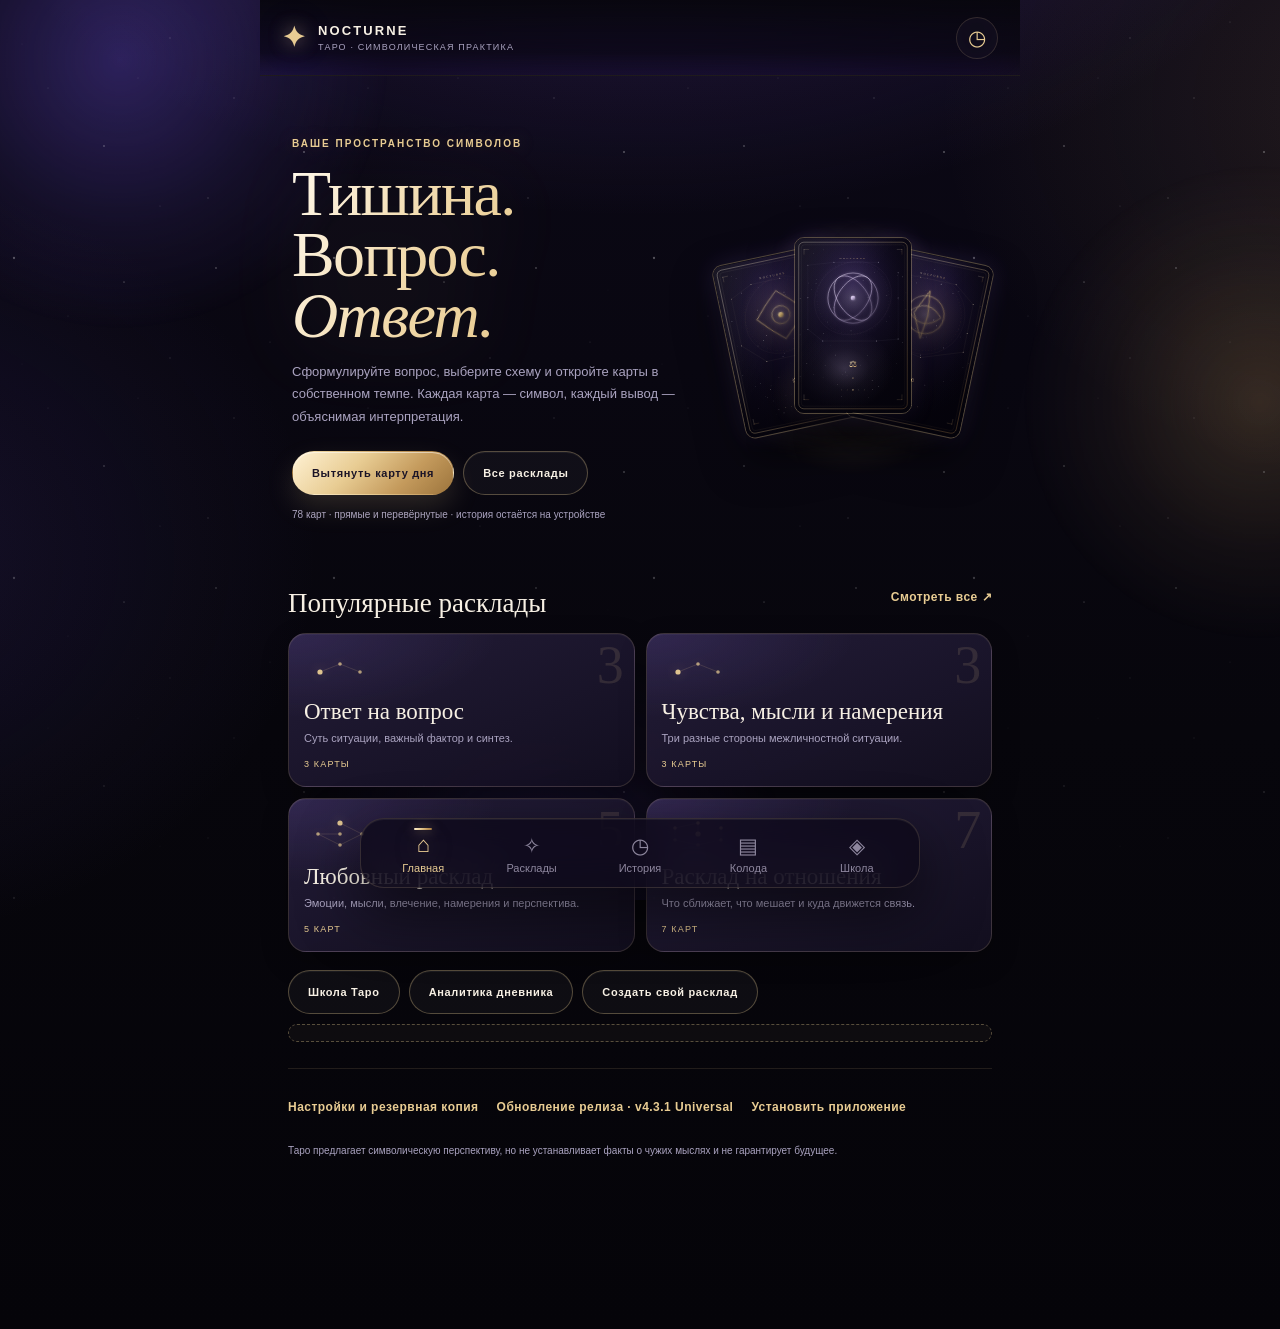
==== commit 5eee5607: "Release 4.3.1: include study progress in backup archive" ====
--- a/index.html
+++ b/index.html
@@ -8,8 +8,8 @@
 <meta name="viewport" content="width=device-width,initial-scale=1,viewport-fit=cover">
 <meta name="color-scheme" content="dark">
 <meta name="theme-color" content="#07060c">
-<meta name="application-name" content="Nocturne Tarot v4.3.0">
-<meta name="nocturne-build" content="4.3.0-universal">
+<meta name="application-name" content="Nocturne Tarot v4.3.1">
+<meta name="nocturne-build" content="4.3.1-universal">
 <meta name="description" content="Nocturne — локальное приложение Таро: 78 карт, прямые и перевёрнутые положения, добор, школа, расклады, история и заметки. Работает офлайн, данные остаются на устройстве.">
 <meta property="og:type" content="website">
 <meta property="og:site_name" content="Nocturne Tarot">
@@ -31,7 +31,7 @@
 <link rel="manifest" href="manifest.webmanifest">
 <link rel="icon" href="assets/icon-192.png" sizes="192x192">
 <link rel="apple-touch-icon" href="assets/apple-touch-icon.png">
-<link rel="stylesheet" href="styles.css?v=4.3.0">
+<link rel="stylesheet" href="styles.css?v=4.3.1">
 <title>Nocturne — Таро</title>
 </head>
 <body>
@@ -44,5 +44,5 @@
 </nav>
 </div><div id="toast" role="status" aria-live="polite"></div>
 <noscript><p class="noscript">Для работы Nocturne нужен JavaScript. Включите его в настройках браузера и обновите страницу.</p></noscript>
-<script src="app.js?v=4.3.0" defer></script>
+<script src="app.js?v=4.3.1" defer></script>
 </body></html>
